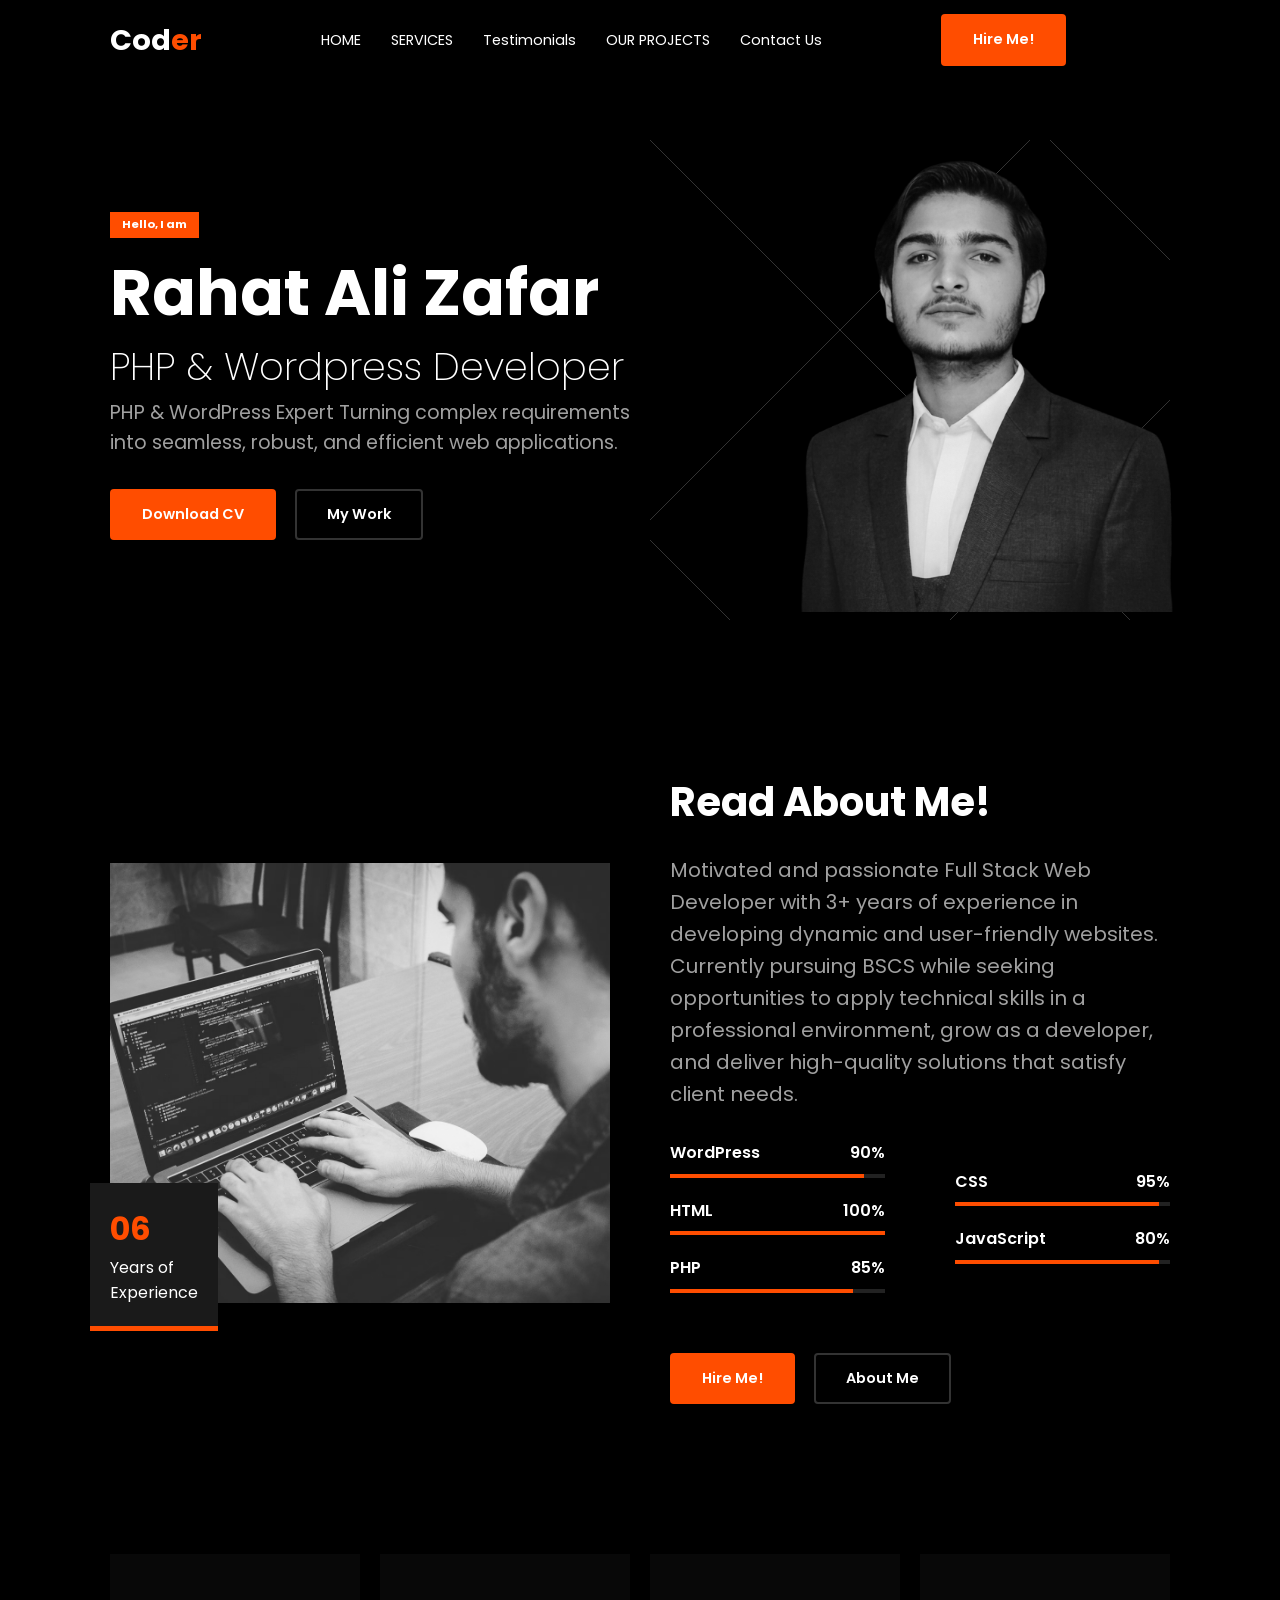
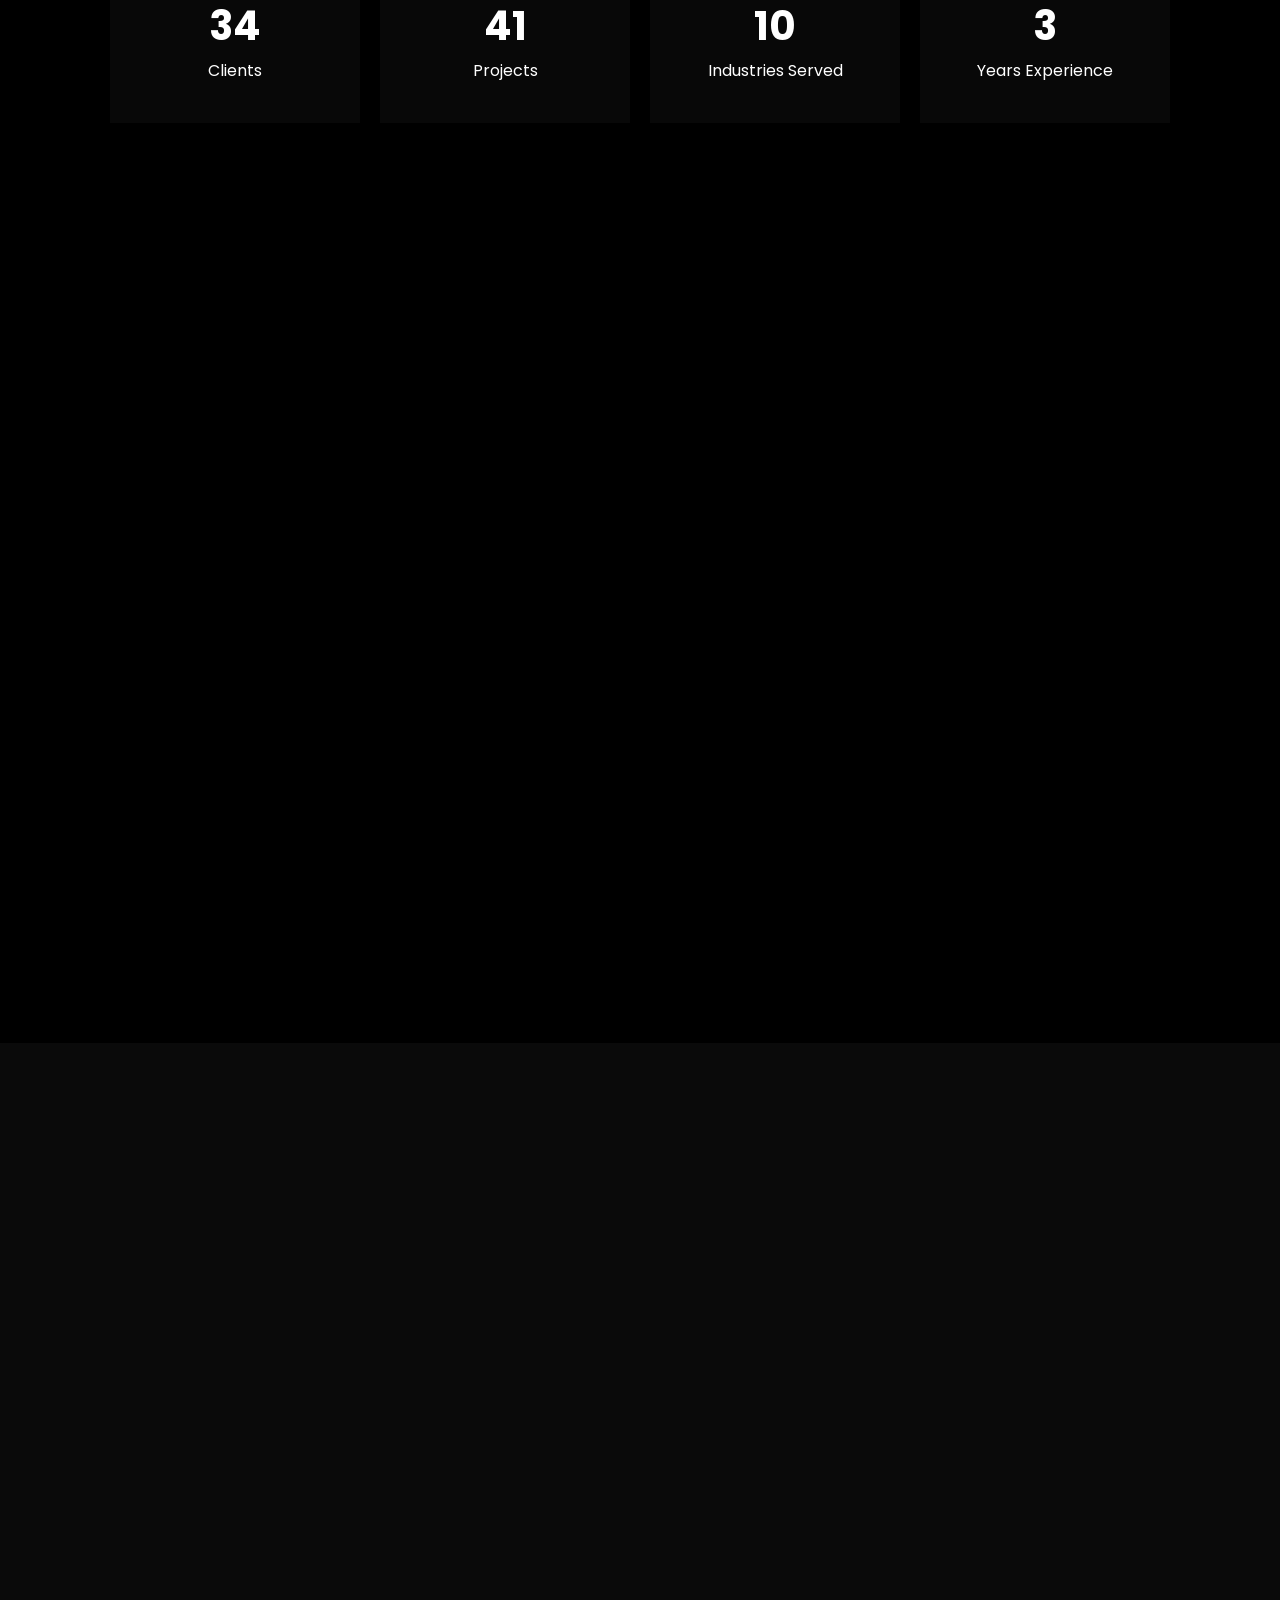
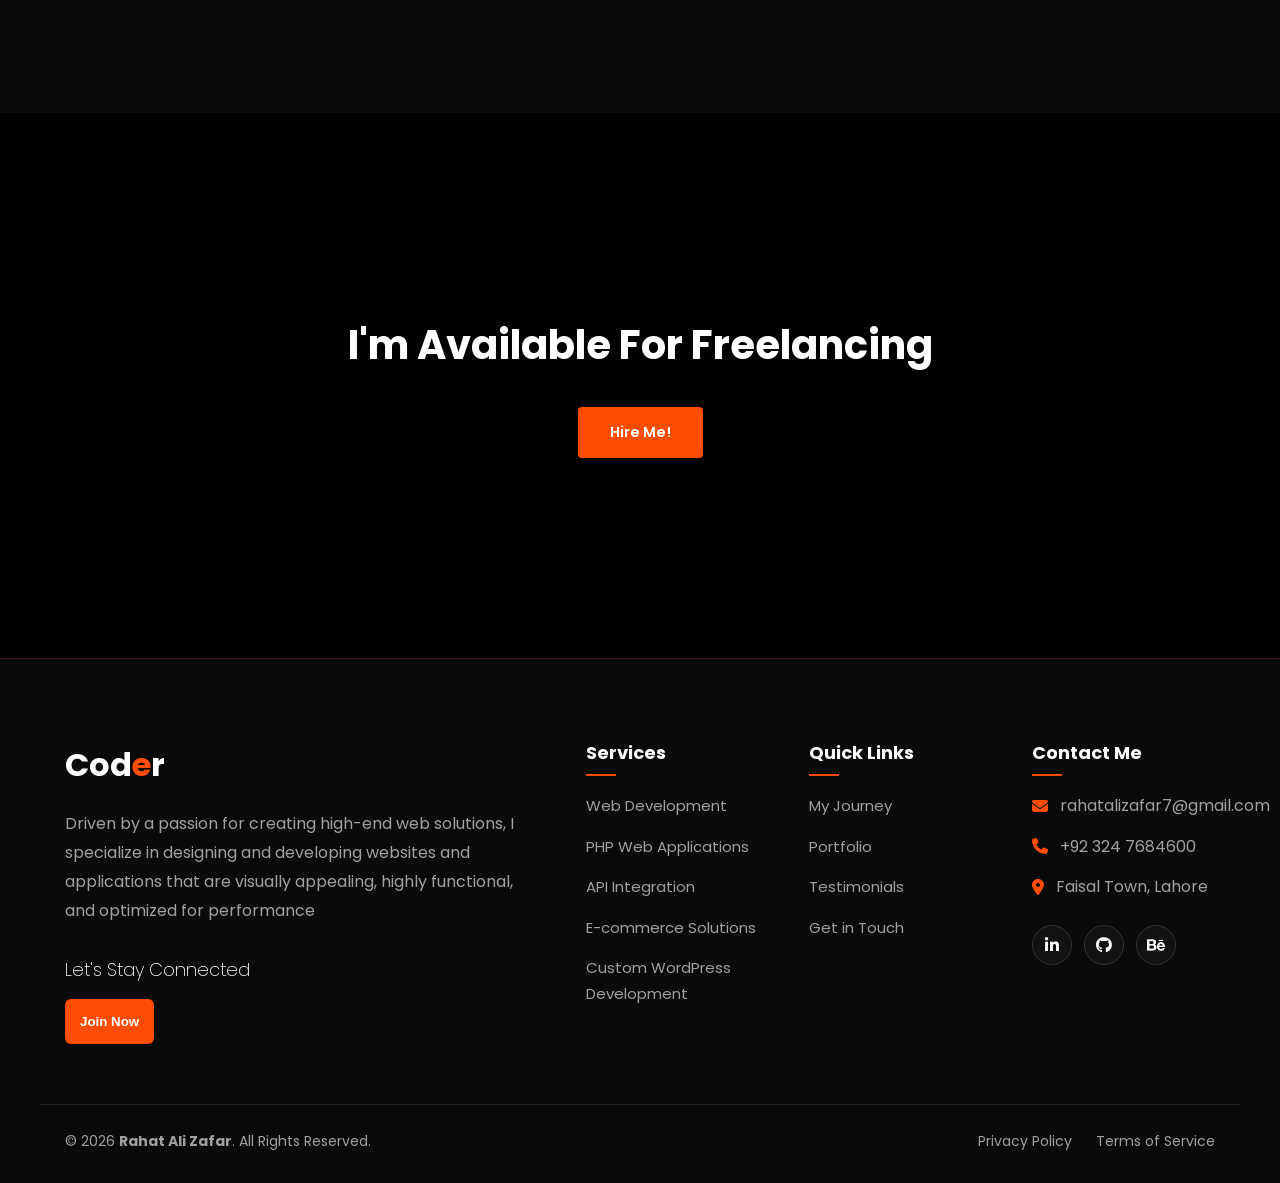
==== index.html @ 4b4e5b63 "Update index.html" ====
<!DOCTYPE html>
<html lang="en">

<head>
    <meta charset="UTF-8">
    <meta name="viewport" content="width=device-width, initial-scale=1.0">
    <title>Coder | John Weary Portfolio</title>
    <link rel="stylesheet" href="style.css">
    <link href="https://unpkg.com/aos@2.3.1/dist/aos.css" rel="stylesheet">
    <link rel="stylesheet" href="https://cdnjs.cloudflare.com/ajax/libs/font-awesome/6.5.0/css/all.min.css">
    <link rel="stylesheet" href="https://cdn.jsdelivr.net/npm/swiper@11/swiper-bundle.min.css" />
    <link href="https://fonts.googleapis.com/css2?family=Poppins:wght@300;400;600;700&display=swap" rel="stylesheet">
</head>

<body>

   <header>
        <nav class="container">
            <div class="logo">Cod<span>er</span></div>
            <ul class="nav-links">
                <li><a href="index.html">HOME</a></li>
                <li><a href="#portfolio">SERVICES</a></li>
                <li><a href="#testimonials">Testimonials</a></li>
                <li><a href="projects.html">OUR PROJECTS</a></li>
                <li><a href="contact.html">Contact Us</a></li>
            </ul>
            <a href="contact.html" class="btn btn-primary">Hire Me!</a>
            <div class="menu-toggle" id="mobile-menu">
                <span></span><span></span><span></span>
            </div>
        </nav>
    </header>

    

    <section class="hero container">
        <div class="hero-content">
            <span class="label">Hello, I am</span>
            <h1 id="typing"></h1>
            <h4>PHP & Wordpress Developer</h4>
            <p>PHP & WordPress Expert
                Turning complex requirements into seamless, robust, and efficient web applications.</p>
            <div class="hero-btns">
                <a href="CV/Web Developer Rahat Ali.pdf" class="btn btn-primary">Download CV</a>
                <a href="projects.html" class="btn btn-outline">My Work</a>
            </div>
        </div>
        <div class="hero-image">
            <div class="geometric-shapes"></div>
            <img src="me.png" alt="John Weary" class="animate-img">
        </div>
    </section>

    <section id="about" class="about container">
        <div class="about-left" data-aos="fade-up" data-aos-duration="2000">
            <div class="img-wrapper">
                <img src="men.avif" alt="Work Desk" class="bw-img">
                <div class="exp-box">
                    <h3>06</h3>
                    <p>Years of <br> Experience</p>
                </div>
            </div>
        </div>
        <div class="about-right" data-aos="fade-up" data-aos-duration="2000">
            <h2>Read About Me!</h2>
            <p>Motivated and passionate Full Stack Web Developer
                with 3+ years of experience in developing dynamic and
                user-friendly websites. Currently pursuing BSCS while
                seeking opportunities to apply technical skills in a
                professional environment, grow as a developer, and
                deliver high-quality solutions that satisfy client needs.</p>

            <div class="skills">
                <div class="one">
                    <div class="skill-item">
                        <div class="skill-info"><span>WordPress</span><span>90%</span></div>
                        <div class="progress-bar">
                            <div class="progress" style="width: 90%;"></div>
                        </div>
                    </div>
                    <div class="skill-item">
                        <div class="skill-info"><span>HTML</span><span>100%</span></div>
                        <div class="progress-bar">
                            <div class="progress" style="width: 100%;"></div>
                        </div>
                    </div>
                    <div class="skill-item">
                        <div class="skill-info"><span>PHP</span><span>85%</span></div>
                        <div class="progress-bar">
                            <div class="progress" style="width: 85%;"></div>
                        </div>
                    </div>
                </div>
                <div class="tow">
                    <div class="skill-item">
                        <div class="skill-info"><span>CSS</span><span>95%</span></div>
                        <div class="progress-bar">
                            <div class="progress" style="width: 95%;"></div>
                        </div>
                    </div>
                    <div class="skill-item">
                        <div class="skill-info"><span>JavaScript</span><span>80%</span></div>
                        <div class="progress-bar">
                            <div class="progress" style="width: 95%;"></div>
                        </div>
                    </div>
                </div>
            </div>

            <div class="hero-btns">
                <a href="contact.html" class="btn btn-primary">Hire Me!</a>
                <a href="#portfolio" class="btn btn-outline">About Me</a>
            </div>
        </div>
    </section>

    <section class="stats container">
        <div class="stat-card" data-aos="fade-up" data-aos-duration="2000">
            <h3 class="counter" data-target="34">0</h3>
            <p>Clients</p>
        </div>
        <div class="stat-card" data-aos="fade-up" data-aos-duration="2000">
            <h3 class="counter" data-target="50">0</h3>
            <p>Projects</p>
        </div>
        <div class="stat-card" data-aos="fade-up" data-aos-duration="2000">
            <h3 class="counter" data-target="10">0</h3>
            <p>Industries Served</p>
        </div>
        <div class="stat-card" data-aos="fade-up" data-aos-duration="2000">
            <h3 class="counter" data-target="3">0</h3>
            <p>Years Experience</p>
        </div>
    </section>

    <section id="portfolio" class="portfolio container">
        <div class="section-title about-right" data-aos="fade-up" data-aos-duration="2000">
            <h2>What I Do</h2>
            <p>I build simple, smooth, and reliable websites using PHP and WordPress, turning complex ideas into working solutions.</p>
        </div>
        <div class="cards">

            <div class="card" data-aos="fade-up" data-aos-duration="2000">
                <i class="fa-brands fa-wordpress icon"></i>
                <h3>Custom WordPress Development</h3>
                <p>Fully custom WordPress themes & plugins</p>
                <p>Tailored solutions for any business needs</p>
            </div>

            <div class="card" data-aos="fade-up" data-aos-duration="2000">
                <i class="fas fa-code icon"></i>
                <h3>PHP Web Applications</h3>
                <p>Secure and scalable backend systems</p>
                <p>Complex logic and database-driven apps</p>
            </div>

            <div class="card" data-aos="fade-up" data-aos-duration="2000">
                <i class="fas fa-gauge-high icon"></i>
                <h3>Website Optimization</h3>
                <p>Speed optimization & caching solutions</p>
                <p>Database & performance tuning</p>
            </div>

            <div class="card" data-aos="fade-up" data-aos-duration="2000">
                <i class="fas fa-plug icon"></i>
                <h3>API Integration</h3>
                <p>Connect with third-party services</p>
                <p>Automation & workflows</p>
            </div>

            <div class="card" data-aos="fade-up" data-aos-duration="2000">
                <i class="fas fa-shield-halved icon"></i>
                <h3>Maintenance & Support</h3>
                <p>Updates, backups & security</p>
                <p>Bug fixing & troubleshooting</p>
            </div>

            <div class="card" data-aos="fade-up" data-aos-duration="2000">
                <i class="fas fa-cart-shopping icon"></i>
                <h3>E-commerce Solutions</h3>
                <p>Custom WooCommerce stores</p>
                <p>Payments, shipping & products</p>
            </div>

        </div>
    </section>


    <section class="testimonials" id="testimonials">
        <div class="section-header" data-aos="fade-up" data-aos-duration="2000">
            <span>What Clients Say</span>
            <h2>User Reviews</h2>
        </div>

        <div class="testimonials-container">
            <div class="review-card" data-aos="fade-up"
     data-aos-duration="2000">
                <div class="quote-icon"><i class="fas fa-quote-right"></i></div>
                <div class="rating">
                    <i class="fas fa-star"></i><i class="fas fa-star"></i><i class="fas fa-star"></i><i
                        class="fas fa-star"></i><i class="fas fa-star"></i>
                </div>
                <p>"Outstanding experience! Mr. John turned my rough ideas into a high-converting website. His eye for
                    UI/UX is unmatched."</p>
                <div class="client-info">
                    <div class="client-img">
                        <img src="https://randomuser.me/api/portraits/men/32.jpg" alt="Client">
                    </div>
                    <div class="client-details">
                        <h4>Alex Rivera</h4>
                        <span>CEO, TechStream</span>
                    </div>
                </div>
            </div>

            <div class="review-card featured" data-aos="fade-up"
     data-aos-duration="2000">
                <div class="quote-icon"><i class="fas fa-quote-right"></i></div>
                <div class="rating">
                    <i class="fas fa-star"></i><i class="fas fa-star"></i><i class="fas fa-star"></i><i
                        class="fas fa-star"></i><i class="fas fa-star"></i>
                </div>
                <p>"John ki detail-oriented approach sabse alag thi. Website ab mobile aur desktop dono par flawless
                    lagti hai. Engagement 40% barh gayi hai."</p>
                <div class="client-info">
                    <div class="client-img">
                        <img src="https://randomuser.me/api/portraits/women/44.jpg" alt="Client">
                    </div>
                    <div class="client-details">
                        <h4>Sarah Ahmed</h4>
                        <span>Founder, Bloom Boutique</span>
                    </div>
                </div>
            </div>

            <div class="review-card" data-aos="fade-up"
     data-aos-duration="2000">
                <div class="quote-icon"><i class="fas fa-quote-right"></i></div>
                <div class="rating">
                    <i class="fas fa-star"></i><i class="fas fa-star"></i><i class="fas fa-star"></i><i
                        class="fas fa-star"></i><i class="fas fa-star"></i>
                </div>
                <p>"A true professional. He delivered a complex dashboard architecture ahead of schedule and suggested
                    great UX improvements."</p>
                <div class="client-info">
                    <div class="client-img">
                        <img src="https://randomuser.me/api/portraits/men/85.jpg" alt="Client">
                    </div>
                    <div class="client-details">
                        <h4>David Chen</h4>
                        <span>Project Manager</span>
                    </div>
                </div>
            </div>
        </div>
    </section>







    <section class="developer">
        <div class="cta-content container">
            <video autoplay muted loop class="bg-video">
                <source src="image/mixkit-green-computer-code-scrolling-22760-hd-ready.mp4" type="video/mp4">
            </video>
            <h2 data-aos="fade-up"
     data-aos-duration="2000">I'm Available For Freelancing</h2>
            <a href="contact.html" class="btn btn-primary" data-aos="fade-up"
     data-aos-duration="2000">Hire Me!</a>
        </div>
    </section>
    <footer class="main-footer">
        <div class="footer-overlay"></div>
        <div class="footer-container">

            <div class="footer-brand-section">
                <h2 class="footer-logo">Cod<span>e</span>r</h2>
                <p class="brand-desc">
                    Driven by a passion for creating high-end web solutions, I specialize in designing and developing
                    websites and applications that
                    are visually appealing, highly functional, and optimized for performance
                </p>
                <div class="newsletter-box">
                    <h4>Let's Stay Connected</h4>
                    <div class="input-group">
                        <button type="submit">Join Now</button>
                    </div>
                </div>
            </div>

            <div class="footer-grid">
                <div class="grid-column">
                    <h3>Services</h3>
                    <ul>
                        <li><a href="#">Web Development</a></li>
                        <li><a href="#">PHP Web Applications</a></li>
                        <li><a href="#">API Integration</a></li>
                        <li><a href="#">E-commerce Solutions</a></li>
                        <li><a href="#">Custom WordPress Development</a></li>
                    </ul>
                </div>

                <div class="grid-column">
                    <h3>Quick Links</h3>
                    <ul>
                        <li><a href="#">My Journey</a></li>
                        <li><a href="projects.html">Portfolio</a></li>
                        <li><a href="testimonials.html">Testimonials</a></li>
                        <li><a href="contact.html">Get in Touch</a></li>
                    </ul>
                </div>

                <div class="grid-column">
                    <h3>Contact Me</h3>
                    <ul class="contact-list">
                        <li><i class="fas fa-envelope"></i> rahatalizafar7@gmail.com</li>
                        <li><i class="fas fa-phone"></i> +92 324 7684600</li>
                        <li><i class="fas fa-map-marker-alt"></i> Faisal Town, Lahore</li>
                    </ul>
                    <div class="social-icons">
                        <a href="#" class="social-btn"><i class="fab fa-linkedin-in"></i></a>
                        <a href="#" class="social-btn"><i class="fab fa-github"></i></a>
                        <a href="#" class="social-btn"><i class="fab fa-behance"></i></a>
                    </div>
                </div>
            </div>
        </div>

        <div class="footer-bottom">
            <p>&copy; 2026 <strong>Rahat Ali Zafar</strong>. All Rights Reserved.</p>
            <div class="legal-links">
                <a href="#">Privacy Policy</a>
                <a href="#">Terms of Service</a>
            </div>
        </div>
    </footer>



    <script src="script.js"></script>
    <script src="https://unpkg.com/aos@2.3.1/dist/aos.js"></script>
    <script>
        AOS.init();
    </script>
</body>

</html>
---- style.css ----
:root {
    --bg-color: #000000;
    --accent-color: #ff4d00;
    --text-main: #ffffff;
    --text-muted: #a0a0a0;
    --card-bg: #111111;
    --transition: all 0.3s ease;
}

* {
    margin: 0;
    padding: 0;
    box-sizing: border-box;
}

body {
    background-color: var(--bg-color);
    color: var(--text-main);
    font-family: 'Poppins', sans-serif;
    line-height: 1.6;
    overflow-x: hidden;
}

.container {
    max-width: 1400px;
    margin: 0 auto;
    padding: 0 20px;
}

/* BUTTONS */
.btn {
    padding: 12px 30px;
    text-decoration: none;
    font-weight: 600;
    border-radius: 4px;
    display: inline-block;
    transition: var(--transition);
    font-size: 0.9rem;
}

.btn-primary {
    background-color: var(--accent-color);
    color: white;
    border: 2px solid var(--accent-color);
}

.btn-primary:hover {
    background: transparent;
    color: var(--accent-color);
}

.btn-outline {
    border: 2px solid #333;
    color: white;
    margin-left: 15px;
}

.btn-outline:hover {
    border-color: var(--accent-color);
    color: var(--accent-color);
}

/* HEADER */
header {
    height: 80px;
    display: flex;
    align-items: center;
    position: sticky;
    top: 0;
    background: rgba(0,0,0,0.9);
    z-index: 1000;
}

nav {
    width: 100%;
    display: flex;
    justify-content: space-between;
    align-items: center;
}

.logo {
    font-size: 1.8rem;
    font-weight: 700;
}

.logo span {
    color: var(--accent-color);
}

.nav-links {
    display: flex;
    list-style: none;
}

.nav-links li a {
    color: var(--text-main);
    text-decoration: none;
    margin: 0 15px;
    font-size: 0.9rem;
    transition: var(--transition);
}

.nav-links li a.active, .nav-links li a:hover {
    color: var(--accent-color);
}

/* HERO SECTION */
.hero {
    display: flex;
    align-items: center;
    min-height: calc(80vh - 80px);
    padding-bottom: 50px;

}

.hero-content {
    flex: 1;
}

.label {
    background: var(--accent-color);
    padding: 4px 12px;
    font-size: 0.7rem;
    font-weight: bold;
    display: inline-block;
    margin-bottom: 20px;
}

.hero-content h1 {
    font-size: 4rem;
    line-height: 1.1;
    margin-bottom: 15px;
    height: 4rem;
}

.hero-content p {
    color: var(--text-muted);
    font-size: 1.2rem;
    margin-bottom: 30px;
}

.hero-image {
    flex: 1;
    position: relative;
    text-align: right;
}

.hero-image img {
    max-width: 120%;
    filter: grayscale(100%);
}

.geometric-shapes {
    position: absolute;
    top: 0; right: 0;
    width: 100%; height: 100%;
    background: url('[data-uri]');
    pointer-events: none;
}

/* ABOUT SECTION */
.about {
    padding: 50px 20px;
    display: grid;
    grid-template-columns: 1fr 1fr;
    gap: 60px;
    align-items: center;
}

.about-left .img-wrapper {
    position: relative;
}

.bw-img {
    width: 100%;
    height: 440px;
    object-fit: cover;
    filter: grayscale(100%);
}

.exp-box {
    position: absolute;
    bottom: -20px;
    left: -20px;
    background: #1a1a1a;
    padding: 20px;
    border-bottom: 5px solid var(--accent-color);
}

.exp-box h3 {
    font-size: 2rem;
    color: var(--accent-color);
}

.about-right h2 {
    font-size: 2.5rem;
    margin-bottom: 20px;
}

.about-right p {
    color: var(--text-muted);
    margin-bottom: 30px;
    font-size: 20px;
}

.skills {
    margin-bottom: 40px;
    display: flex;
    justify-content: space-around;
    gap: 70px;
    align-items: center;
}
.one{
    width: 100%;
}
.tow{
    width: 100%;
}

.skill-item {
    margin-bottom: 20px;
}

.skill-info {
    display: flex;
    justify-content: space-between;
    margin-bottom: 8px;
    font-weight: 600;
}

.progress-bar {
    height: 4px;
    background: #222;
    width: 100%;
}

.progress {
    height: 100%;
    background: var(--accent-color);
}

/* STATS */
.stats {
    display: grid;
    grid-template-columns: repeat(4, 1fr);
    gap: 20px;
    margin-bottom: 100px;
    padding-top: 100px;
}

.stat-card {
    background: var(--card-bg);
    padding: 40px;
    text-align: center;
    transition: var(--transition);
}

.stat-card:hover {
    background: var(--accent-color);
}

.stat-card h3 {
    font-size: 2.5rem;
}

/* PORTFOLIO */
.section-title {
    text-align: center;
    margin-bottom: 50px;
}

.portfolio-grid {
    display: grid;
    grid-template-columns: repeat(3, 1fr);
    gap: 15px;
}

.port-item {
    aspect-ratio: 1/1;
    overflow: hidden;
    position: relative;
}

.port-item img {
    width: 100%;
    height: 100%;
    object-fit: cover;
    transition: var(--transition);
    filter: grayscale(100%);
}

.port-item:hover img {
    transform: scale(1.1);
    filter: grayscale(0%);
}

.orange-bg {
    background: var(--accent-color);
    display: flex;
    align-items: center;
    justify-content: center;
    padding: 20px;
    text-align: center;
}

.developer {
    position: relative;
    overflow: hidden;
    margin: 100px 0px;
    padding: 100px 0px;
    text-align: center;
}
section#portfolio {
    padding: 50px 0px;
    margin-top: 50px;
}

.bg-video {
    position: absolute;
    top: 0;
    left: 0;
    width: 100%;
    height: 100%;
    object-fit: cover;
    z-index: -1;
}

.developer h2 {
    font-size: 2.5rem;
    margin-bottom: 30px;
}

/* RESPONSIVE */
@media (max-width: 992px) {
    .hero, .about {
        flex-direction: column;
        grid-template-columns: 1fr;
        text-align: center;
    }
    .hero-image img { max-width: 100%; }
    .stats { grid-template-columns: 1fr 1fr; }
    .portfolio-grid { grid-template-columns: 1fr 1fr; }
    .nav-links { display: none; } /* Simplified for code length */
}
h4 {
    font-size: 38px;
    font-weight: 200;
    
}
.animate-img {
  opacity: 0;
  transform: translateY(100px);
  animation: slideUp 1.7s ease-out forwards;
}

@keyframes slideUp {
  from {
    opacity: 0;
    transform: translateY(100px);
  }
  to {
    opacity: 1;
    transform: translateY(0);
  }
}
.services {
  padding: 70px 20px;
  background: linear-gradient(135deg, #0f172a, #020617);
  color: #fff;
  text-align: center;
}

.section-title {
  font-size: 38px;
  margin-bottom: 50px;
}

.cards {
  display: grid;
  grid-template-columns: repeat(auto-fit, minmax(280px, 1fr));
  gap: 25px;
}

.card {
  background: rgba(255, 255, 255, 0.1) ;
  backdrop-filter: blur(10px);
  padding: 30px;
  border-radius: 18px;
  transition: 0.4s ease;
  text-align: left;
  border: 2px solid #333;
  position: relative;
  overflow: hidden;
}

/* ICON STYLE */
.icon {
  font-size: 30px;
  margin-bottom: 15px;
  color: var(--accent-color);
}

/* TEXT */
.card h3 {
  margin-bottom: 12px;
  font-size: 20px;
}

.card p {
  font-size: 14px;
  color: var(--text-muted);
  margin-bottom: 6px;
}

/* HOVER EFFECT */
.card:hover {
  transform: translateY(-12px) scale(1.02);
  box-shadow: 0 15px 40px rgba(255, 77, 0, 0.3);
  border-color: var(--accent-color);
}

/* GLOW EFFECT */
.card::before {
  content: "";
  position: absolute;
  width: 100%;
  height: 100%;
  background: linear-gradient(120deg, transparent, rgba(56,189,248,0.2), transparent);
  top: -100%;
  left: 0;
  transition: 0.5s;
}

.card:hover::before {
  top: 100%;
}

/* BACKGROUND IMAGE */
.bg-image {
  background-image: url('image/your-image.png');
}


/* footer */
/* Variables for Easy Changes */
:root {
    --primary: #ff4d05;
    --dark-bg: #0a0a0a;
    --card-bg: rgba(255, 255, 255, 0.03);
    --text-main: #ffffff;
    --text-muted: #a0a0a0;
}

.main-footer {
    background-color: var(--dark-bg);
    color: var(--text-main);
    padding: 80px 0 30px;
    position: relative;
    font-family: 'Poppins', sans-serif;
    overflow: hidden;
    border-top: 1px solid rgba(255, 77, 5, 0.2);
}

.footer-container {
    max-width: 1200px;
    margin: 0 auto;
    display: flex;
    flex-wrap: wrap;
    gap: 50px;
    padding: 0 25px;
    position: relative;
    z-index: 2;
}

/* Brand Section */
.footer-brand-section {
    flex: 1.5;
    min-width: 300px;
}

.footer-logo {
    font-size: 32px;
    margin-bottom: 20px;
}

.footer-logo span {
    color: var(--primary);
}

.brand-desc {
    color: var(--text-muted);
    line-height: 1.8;
    margin-bottom: 30px;
}

/* Newsletter Styles */
.newsletter-box h4 {
    margin-bottom: 15px;
    font-size: 18px;
}

.input-group:focus-within {
    border-color: var(--primary);
}

.input-group button {
    background: var(--primary);
    border: none;
    color: white;
    padding: 15px;
    border-radius: 6px;
    cursor: pointer;
    font-weight: 600;
    transition: 0.3s;
}

.input-group button:hover {
    background: #e04400;
}

/* Navigation Grid */
.footer-grid {
    flex: 2;
    display: grid;
    grid-template-columns: repeat(auto-fit, minmax(150px, 1fr));
    gap: 40px;
}

.grid-column h3 {
    font-size: 18px;
    margin-bottom: 25px;
    position: relative;
}

.grid-column h3::after {
    content: '';
    position: absolute;
    left: 0;
    bottom: -8px;
    width: 30px;
    height: 2px;
    background: var(--primary);
}

.grid-column ul {
    list-style: none;
    padding: 0;
}

.grid-column ul li {
    margin-bottom: 15px;
}

.grid-column ul li a {
    color: var(--text-muted);
    text-decoration: none;
    transition: 0.3s;
    font-size: 15px;
}

.grid-column ul li a:hover {
    color: var(--primary);
    padding-left: 8px;
}

/* Contact & Socials */
.contact-list li {
    display: flex;
    align-items: center;
    gap: 12px;
    color: var(--text-muted);
}

.contact-list i {
    color: var(--primary);
}

.social-icons {
    display: flex;
    gap: 12px;
    margin-top: 25px;
}

.social-btn {
    width: 40px;
    height: 40px;
    background: var(--card-bg);
    display: flex;
    align-items: center;
    justify-content: center;
    border-radius: 50%;
    color: white;
    text-decoration: none;
    border: 1px solid #333;
    transition: 0.4s;
}

.social-btn:hover {
    background: var(--primary);
    border-color: var(--primary);
    transform: translateY(-5px);
}

/* Bottom Bar */
.footer-bottom {
    max-width: 1200px;
    margin: 60px auto 0;
    padding: 25px 25px 0;
    border-top: 1px solid #222;
    display: flex;
    justify-content: space-between;
    flex-wrap: wrap;
    gap: 20px;
    font-size: 14px;
    color: var(--text-muted);
}

.legal-links a {
    color: var(--text-muted);
    margin-left: 20px;
    text-decoration: none;
}

/* Responsive */
@media (max-width: 768px) {
    .footer-container {
        flex-direction: column;
        text-align: center;
    }
    .footer-grid {
        text-align: center;
    }
    .grid-column h3::after {
        left: 50%;
        transform: translateX(-50%);
    }
    .input-group {
        max-width: 400px;
        margin: 0 auto;
    }
    .footer-bottom {
        justify-content: center;
    }
}


:root {
    --primary-color: #ff4d05;
    --card-bg: rgba(255, 255, 255, 0.03);
    --text-white: #ffffff;
    --text-gray: #a0a0a0;
}

.testimonials {
    background-color: #0a0a0a;
    padding: 100px 20px;
    font-family: 'Poppins', sans-serif;
    text-align: center;
    margin-top: 50px;
}

.section-header span {
    color: var(--primary-color);
    font-weight: 600;
    letter-spacing: 2px;
    text-transform: uppercase;
    font-size: 14px;
}

.section-header h2 {
    color: var(--text-white);
    font-size: 36px;
    margin: 10px 0 50px;
}

.testimonials-container {
    max-width: 1200px;
    margin: 0 auto;
    display: grid;
    grid-template-columns: repeat(auto-fit, minmax(300px, 1fr));
    gap: 30px;
}

/* Review Card Styling */
.review-card {
    background: var(--card-bg);
    border: 1px solid rgba(255, 255, 255, 0.05);
    padding: 40px 30px;
    border-radius: 20px;
    position: relative;
    transition: all 0.4s ease;
    text-align: left;
}

.review-card:hover {
    transform: translateY(-10px);
    border-color: var(--primary-color);
    background: rgba(255, 77, 5, 0.02);
}

.quote-icon {
    position: absolute;
    top: 20px;
    right: 30px;
    font-size: 30px;
    color: rgba(255, 77, 5, 0.1);
}

.rating {
    margin-bottom: 20px;
}

.rating i {
    color: var(--primary-color);
    font-size: 14px;
}

.review-card p {
    color: var(--text-gray);
    line-height: 1.8;
    font-style: italic;
    margin-bottom: 30px;
}

/* Client Info Section */
.client-info {
    display: flex;
    align-items: center;
    gap: 15px;
}

.client-img img {
    width: 60px;
    height: 60px;
    border-radius: 50%;
    border: 2px solid var(--primary-color);
    object-fit: cover;
}

.client-details h4 {
    color: var(--text-white);
    margin: 0;
    font-size: 18px;
}

.client-details span {
    color: var(--text-gray);
    font-size: 14px;
}

/* Featured Card (Middle one slightly different) */
.review-card.featured {
    border-color: rgba(255, 77, 5, 0.3);
}

/* Responsive */
@media (max-width: 768px) {
    .section-header h2 { font-size: 28px; }
    .testimonials-container { grid-template-columns: 1fr; }
}


.portfolio-section {
    background-color: #080808;
    padding: 100px 20px;
    font-family: 'Poppins', sans-serif;
    color: white;
}

.section-header { text-align: center; margin-bottom: 40px; }
.section-header span { color: #ff4d05; font-size: 14px; letter-spacing: 2px; text-transform: uppercase; }
.section-header h2 { font-size: 40px; margin-top: 10px; }

/* Filter Styling */
.filter-buttons {
    display: flex;
    justify-content: center;
    gap: 15px;
    margin-bottom: 50px;
}

.filter-btn {
    background: transparent;
    border: 1px solid #333;
    color: white;
    padding: 10px 25px;
    border-radius: 30px;
    cursor: pointer;
    transition: 0.3s;
}

.filter-btn.active, .filter-btn:hover {
    background: #ff4d05;
    border-color: #ff4d05;
}

/* Project Grid */
.project-grid {
    display: grid;
    grid-template-columns: repeat(auto-fit, minmax(350px, 1fr));
    gap: 25px;
    max-width: 1200px;
    margin: 0 auto;
}

.project-item {
    border-radius: 15px;
    overflow: hidden;
    position: relative;
    height: 280px;
}

.project-img {
    width: 100%;
    height: 100%;
}

.project-img img {
    width: 100%;
    object-fit: cover;
    transition: transform 0.5s ease;
}

/* Overlay Effect */
.project-overlay {
    position: absolute;
    top: 0;
    left: 0;
    width: 100%;
    height: 100%;
    background: linear-gradient(to top, rgba(255, 77, 5, 0.9), rgba(0, 0, 0, 0.7));
    display: flex;
    align-items: center;
    justify-content: center;
    text-align: center;
    opacity: 0;
    transition: 0.4s ease;
    padding: 20px;
}

.project-item:hover .project-overlay { opacity: 1; }
.project-item:hover .project-img img { transform: scale(1.1); }

.overlay-content h4 { font-size: 22px; margin-bottom: 10px; }
.overlay-content p { font-size: 14px; margin-bottom: 20px; color: #eee; }

.view-project {
    color: white;
    text-decoration: none;
    border: 1px solid white;
    padding: 8px 20px;
    border-radius: 5px;
    font-size: 14px;
    transition: 0.3s;
}

.view-project:hover {
    background: white;
    color: #ff4d05;
}

/* Mobile Responsive */
@media (max-width: 768px) {
    .project-grid { grid-template-columns: 1fr; }
}



.contact-section { background-color: #080808; padding: 100px 20px; color: white; font-family: 'Poppins', sans-serif; }
.container { max-width: 1100px; margin: 0 auto; }
.section-header { text-align: center; margin-bottom: 50px; }
.section-header span { color: #ff4d05; letter-spacing: 2px; text-transform: uppercase; font-size: 14px; }
.section-header h2 { font-size: 36px; margin-top: 10px; }

.contact-wrapper { display: grid; grid-template-columns: 1fr 2fr; gap: 50px; }

.contact-info .info-item { display: flex; align-items: center; gap: 20px; margin-bottom: 10px; background: rgba(255,255,255,0.03); padding: 20px; border-radius: 15px; }
.info-item i { font-size: 24px; color: #ff4d05; }
.info-item h4 { margin: 0; font-size: 18px; }
.info-item p { color: #a0a0a0; margin: 5px 0 0; }

.contact-form { display: flex; flex-direction: column; gap: 20px; }
.input-row { display: grid; grid-template-columns: 1fr 1fr; gap: 20px; }

.contact-form input, .contact-form textarea {
    background: rgba(255,255,255,0.05);
    border: 1px solid rgba(255,255,255,0.1);
    padding: 15px;
    border-radius: 8px;
    color: white;
    outline: none;
    transition: 0.3s;
}

.contact-form input:focus, .contact-form textarea:focus { border-color: #ff4d05; }

#submit-btn {
    background: #ff4d05;
    color: white;
    padding: 15px;
    border: none;
    border-radius: 8px;
    font-weight: 600;
    cursor: pointer;
    transition: 0.3s;
}

#submit-btn:hover { background: #e04400; transform: translateY(-3px); }
#status-msg { margin-top: 10px; font-size: 14px; text-align: center; }

@media (max-width: 768px) {
    .contact-wrapper { grid-template-columns: 1fr; }
    .input-row { grid-template-columns: 1fr; }
}
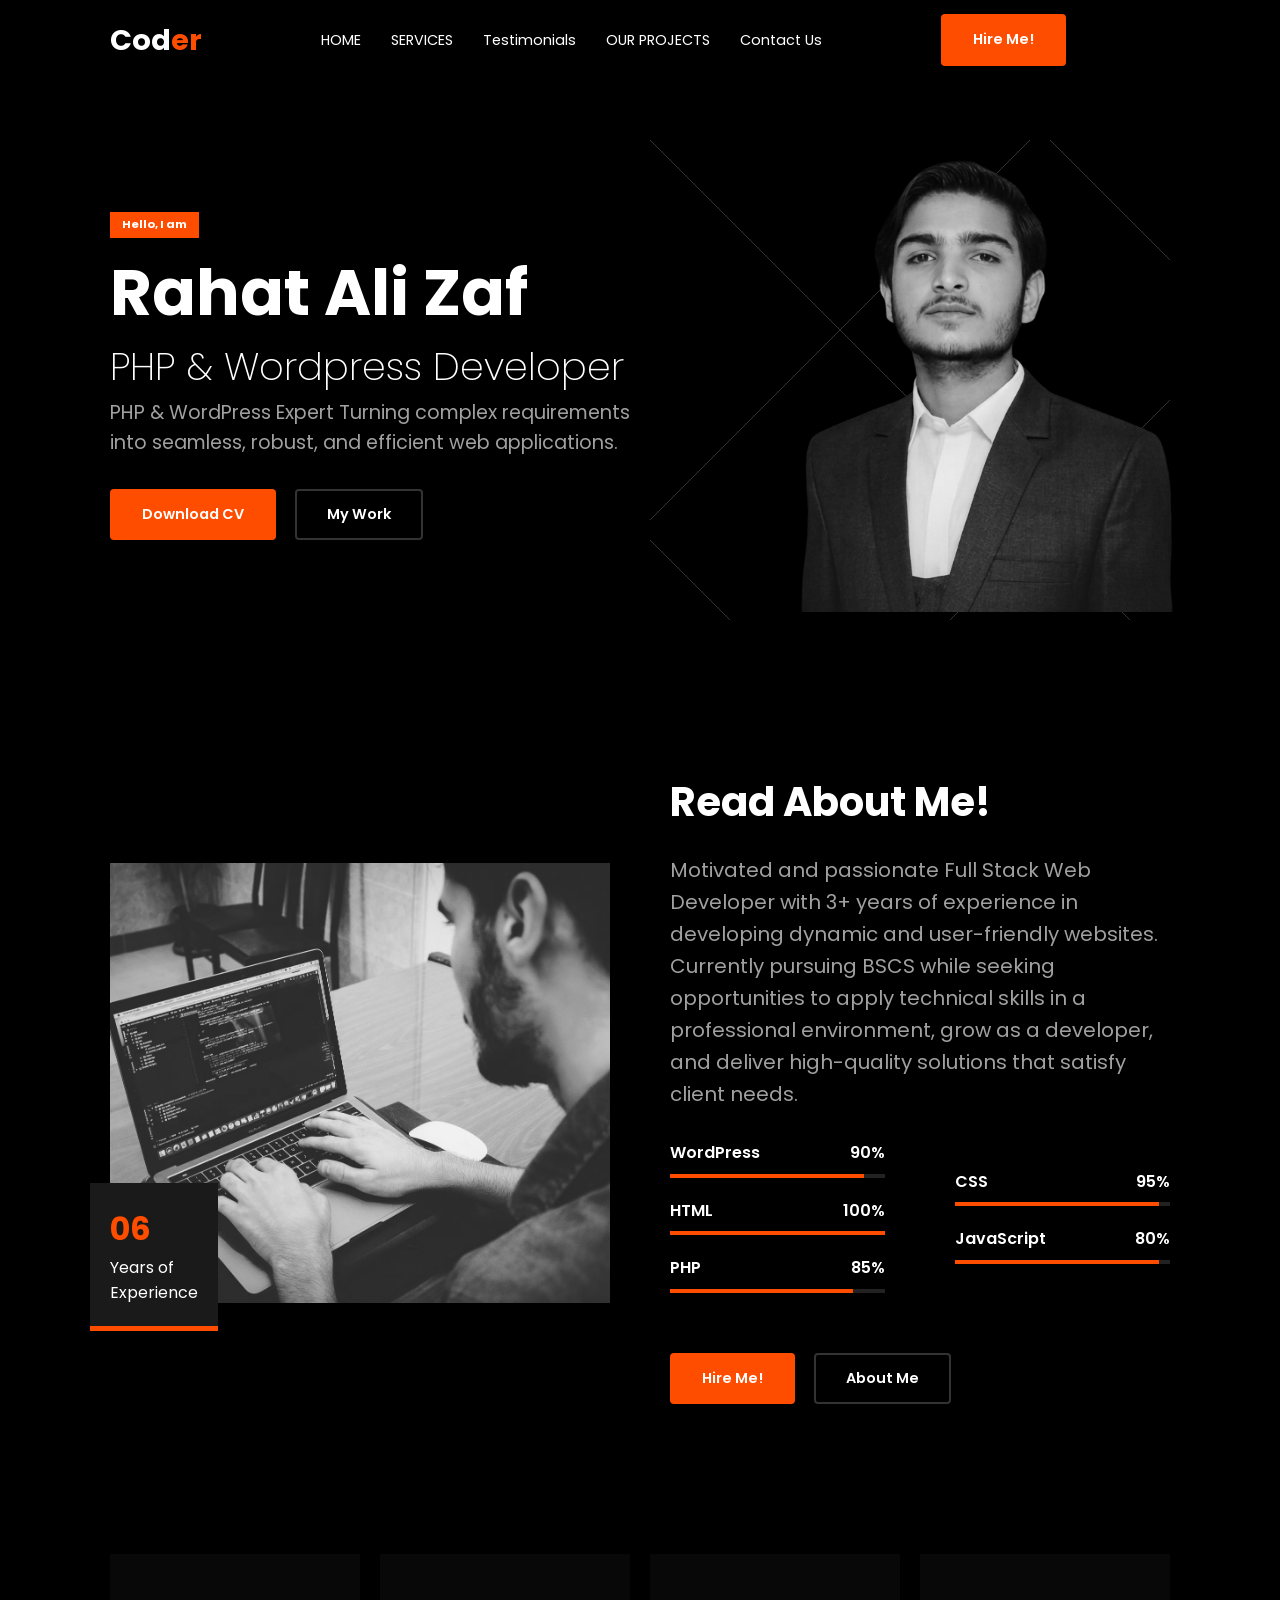
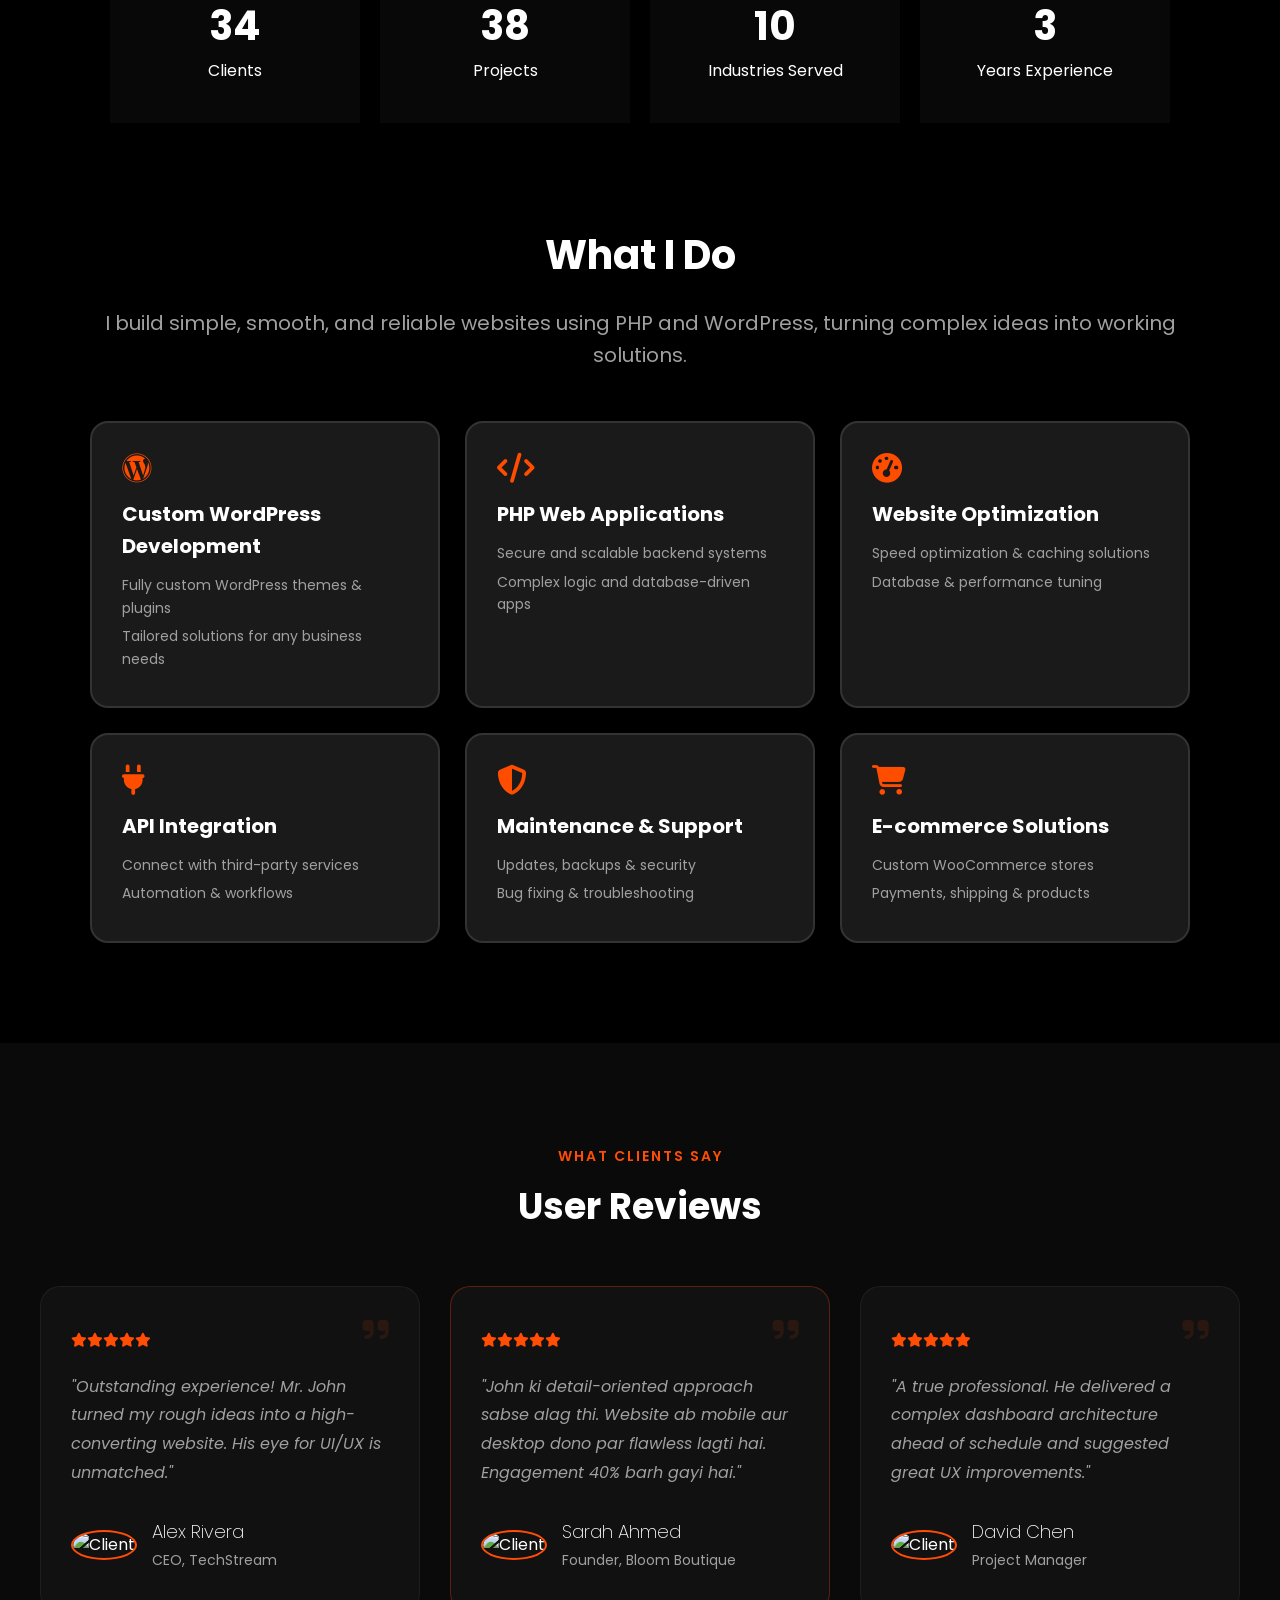
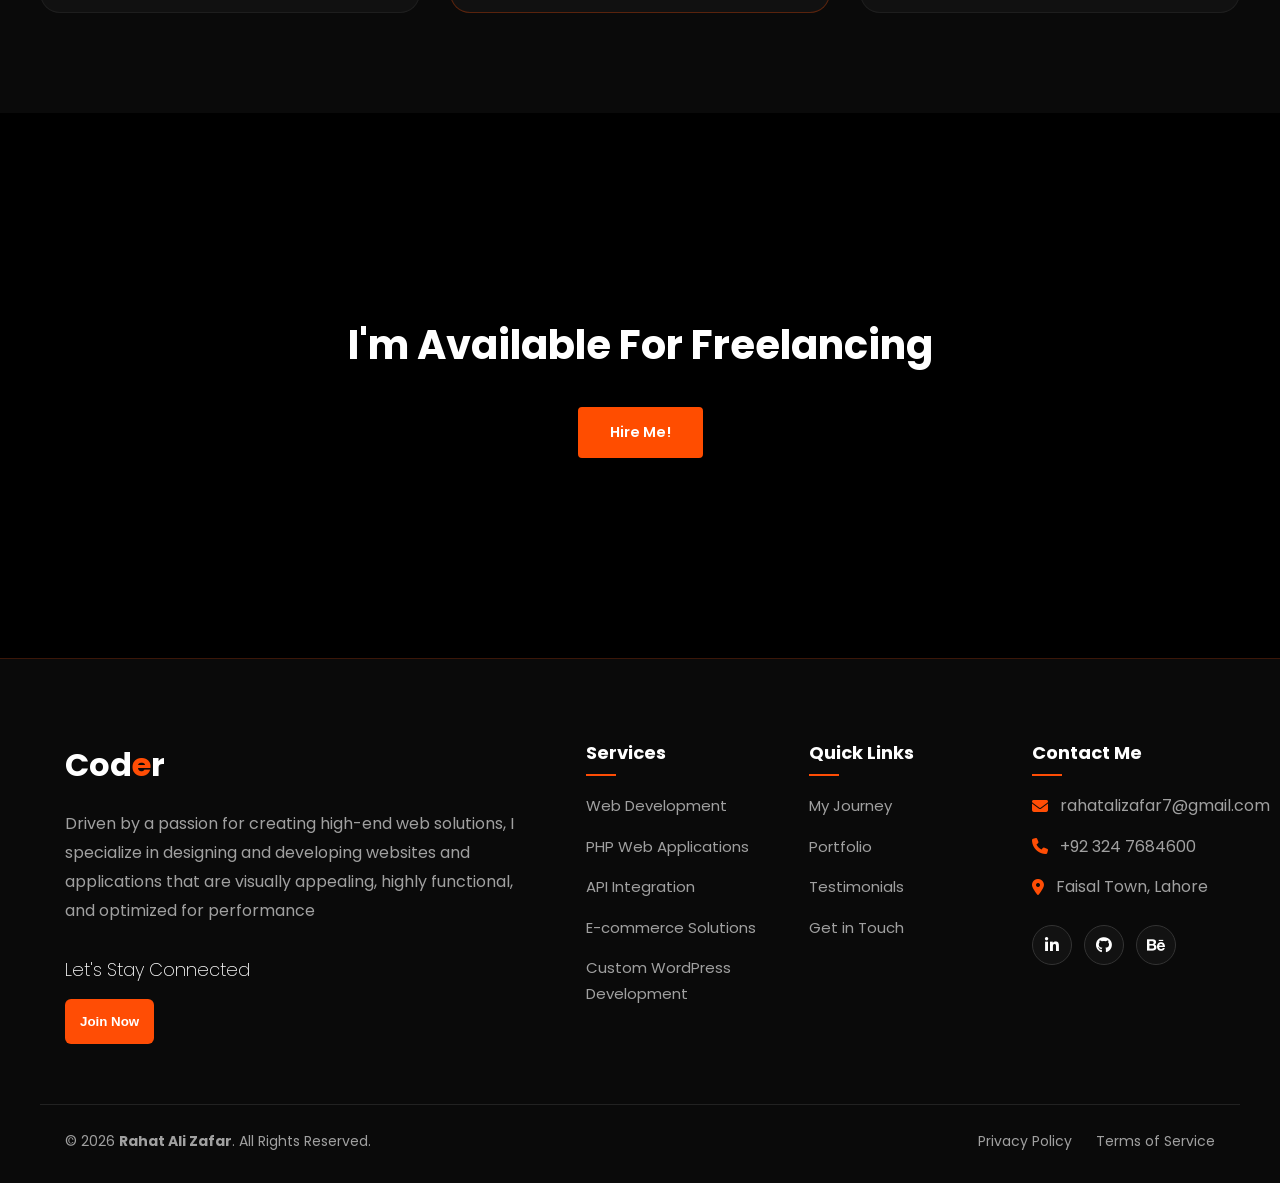
==== commit 8fe9d05c: "Update index.html" ====
--- a/index.html
+++ b/index.html
@@ -264,7 +264,7 @@
     <section class="developer">
         <div class="cta-content container">
             <video autoplay muted loop class="bg-video">
-                <source src="image/mixkit-green-computer-code-scrolling-22760-hd-ready.mp4" type="video/mp4">
+                <source src="mixkit-green-computer-code-scrolling-22760-hd-ready.mp4" type="video/mp4">
             </video>
             <h2 data-aos="fade-up"
      data-aos-duration="2000">I'm Available For Freelancing</h2>
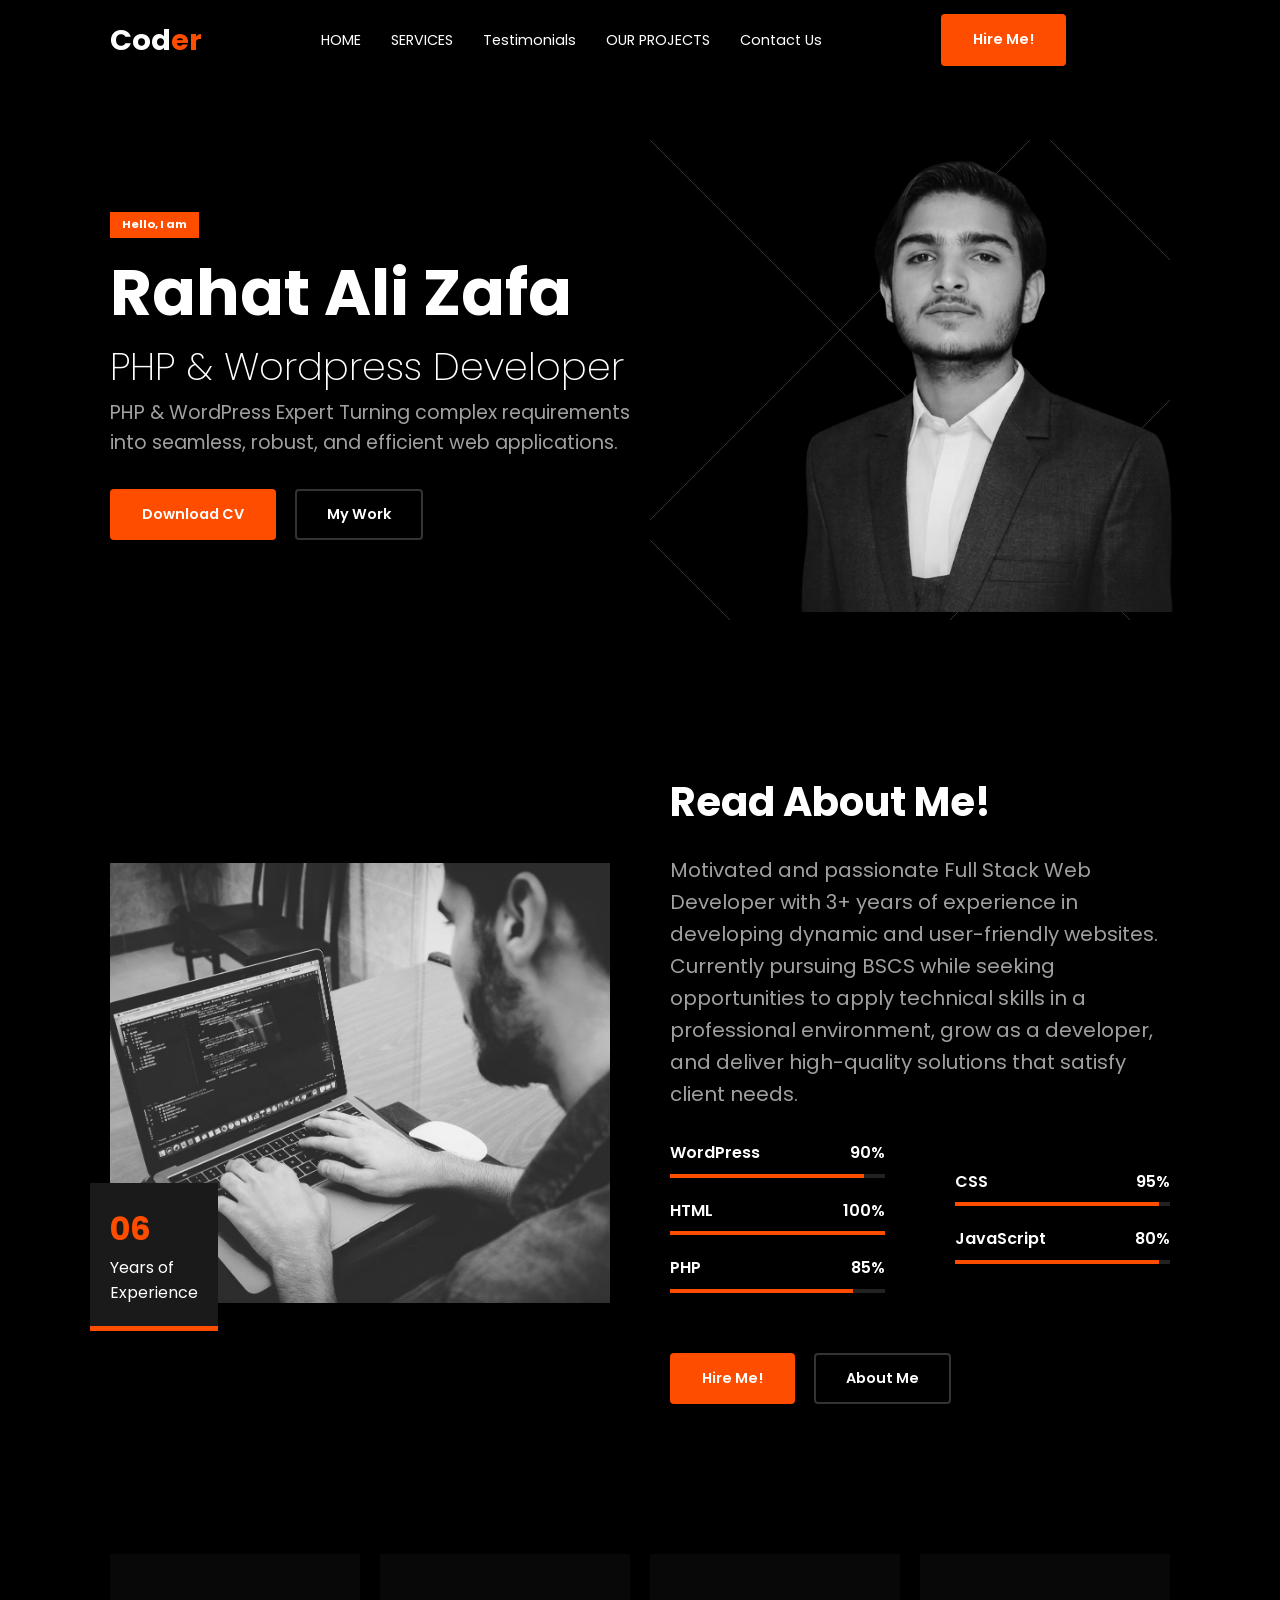
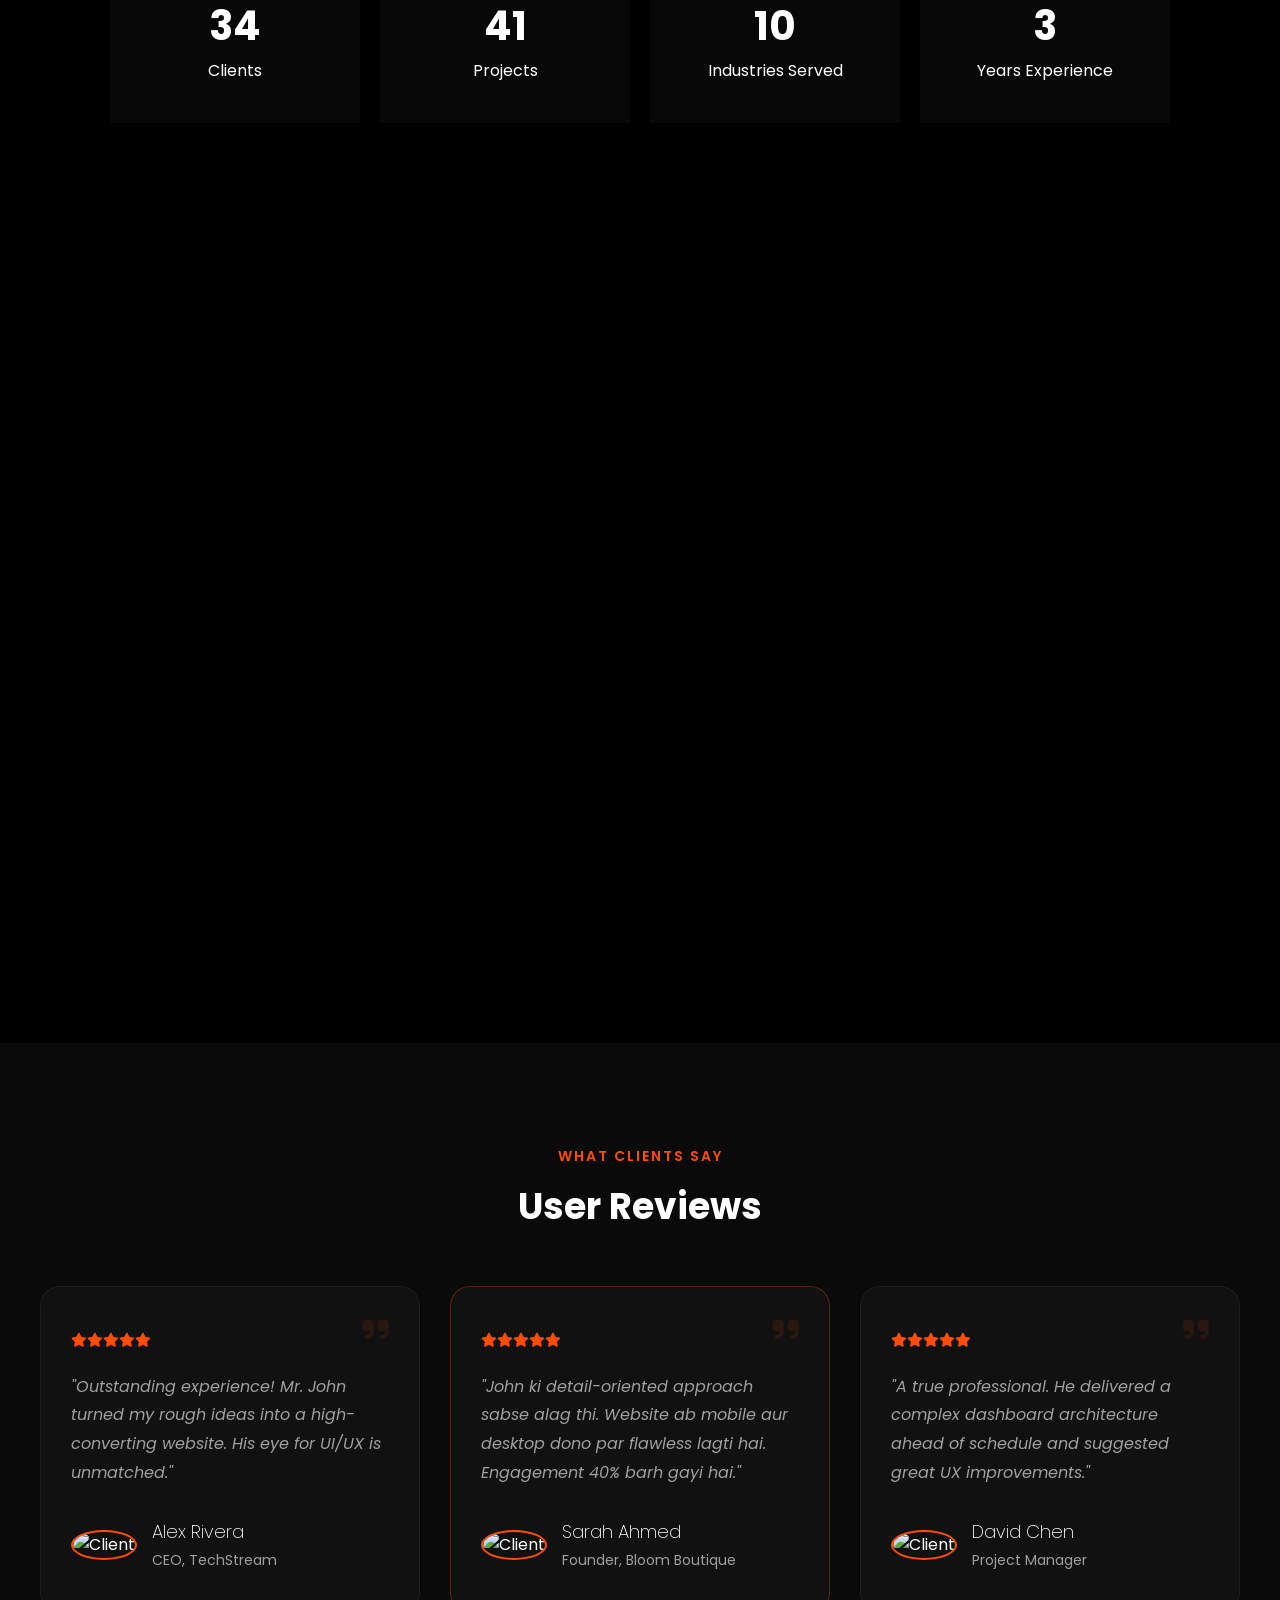
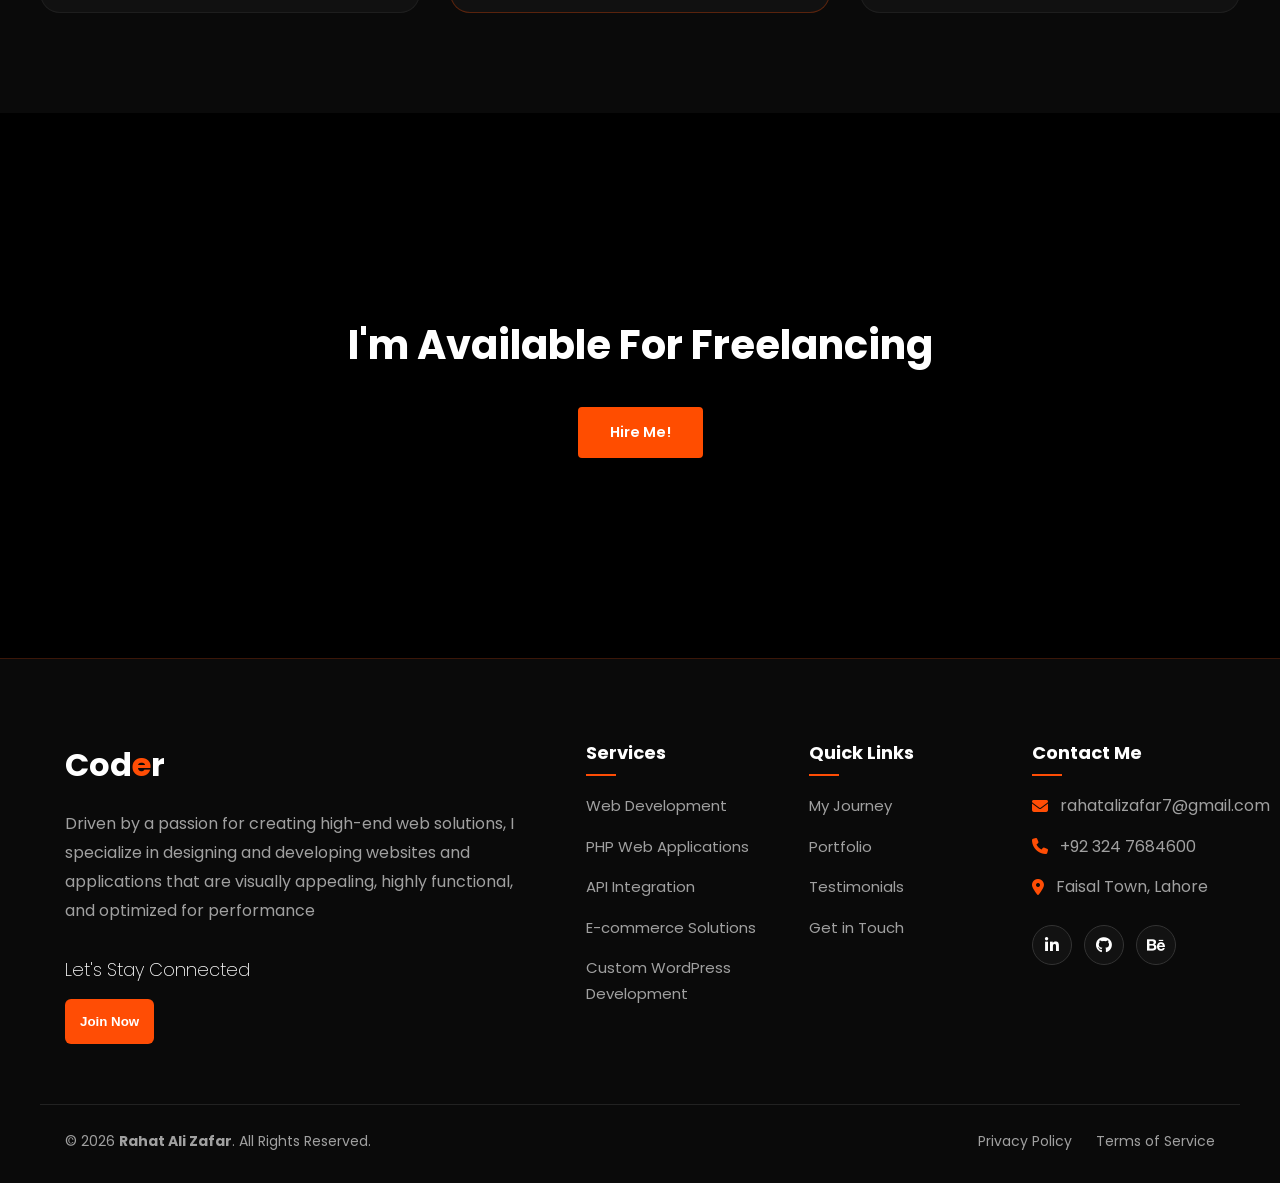
==== commit ee591de6: "Update index.html" ====
--- a/index.html
+++ b/index.html
@@ -41,7 +41,7 @@
             <p>PHP & WordPress Expert
                 Turning complex requirements into seamless, robust, and efficient web applications.</p>
             <div class="hero-btns">
-                <a href="CV/Web Developer Rahat Ali.pdf" class="btn btn-primary">Download CV</a>
+                <a href="Web Developer Rahat Ali.pdf" class="btn btn-primary">Download CV</a>
                 <a href="projects.html" class="btn btn-outline">My Work</a>
             </div>
         </div>
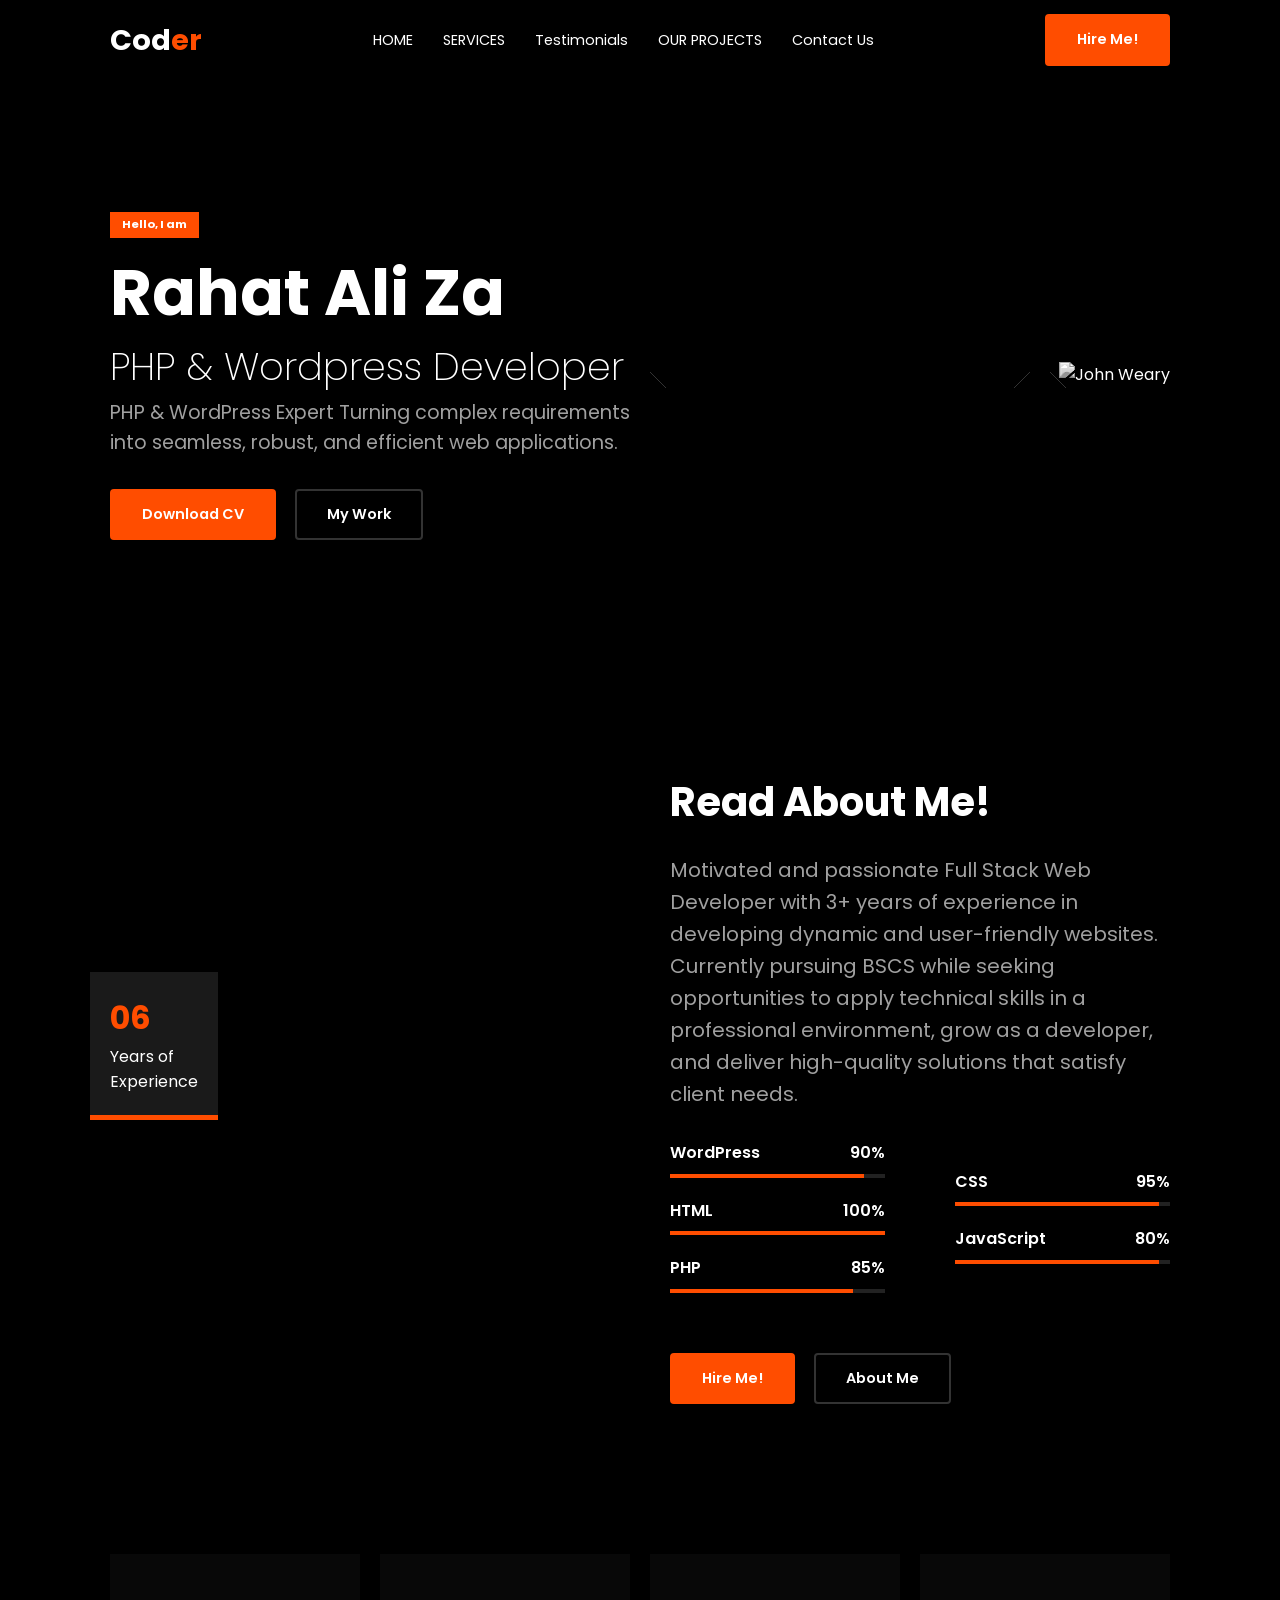
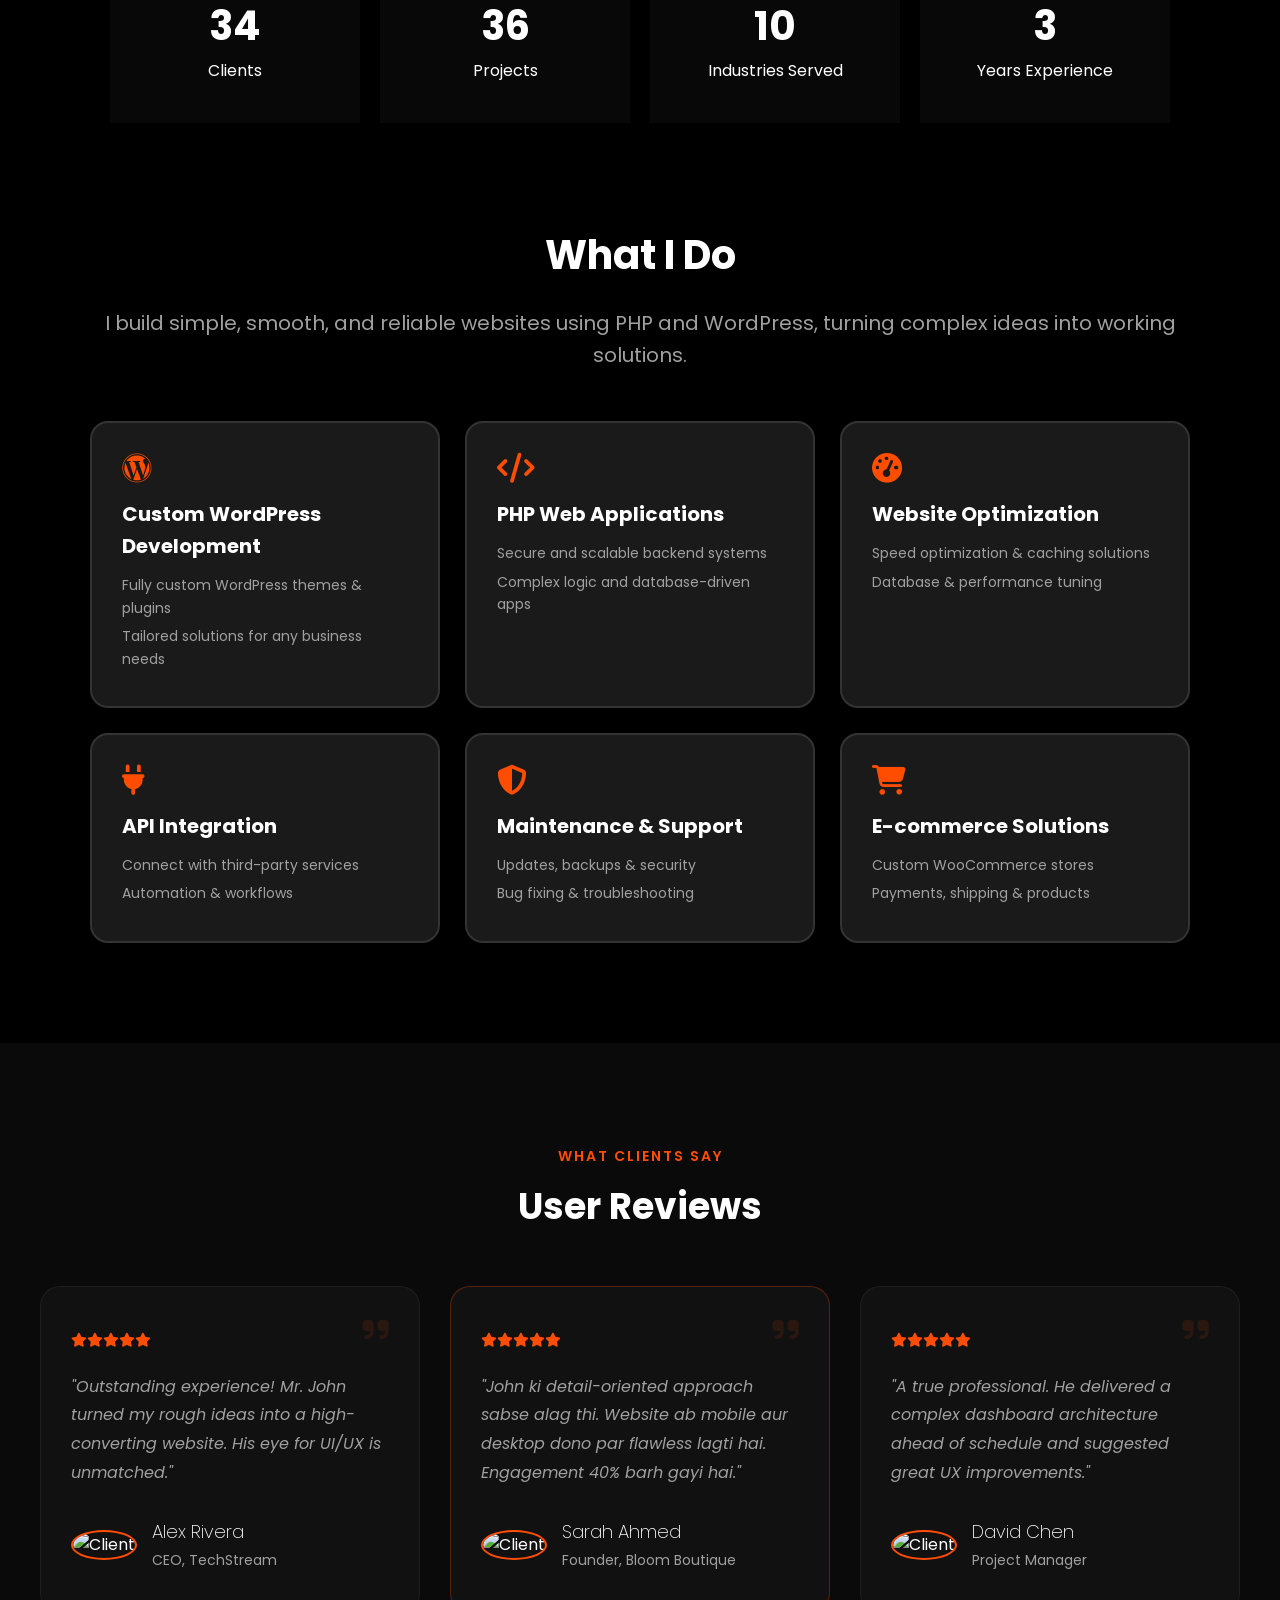
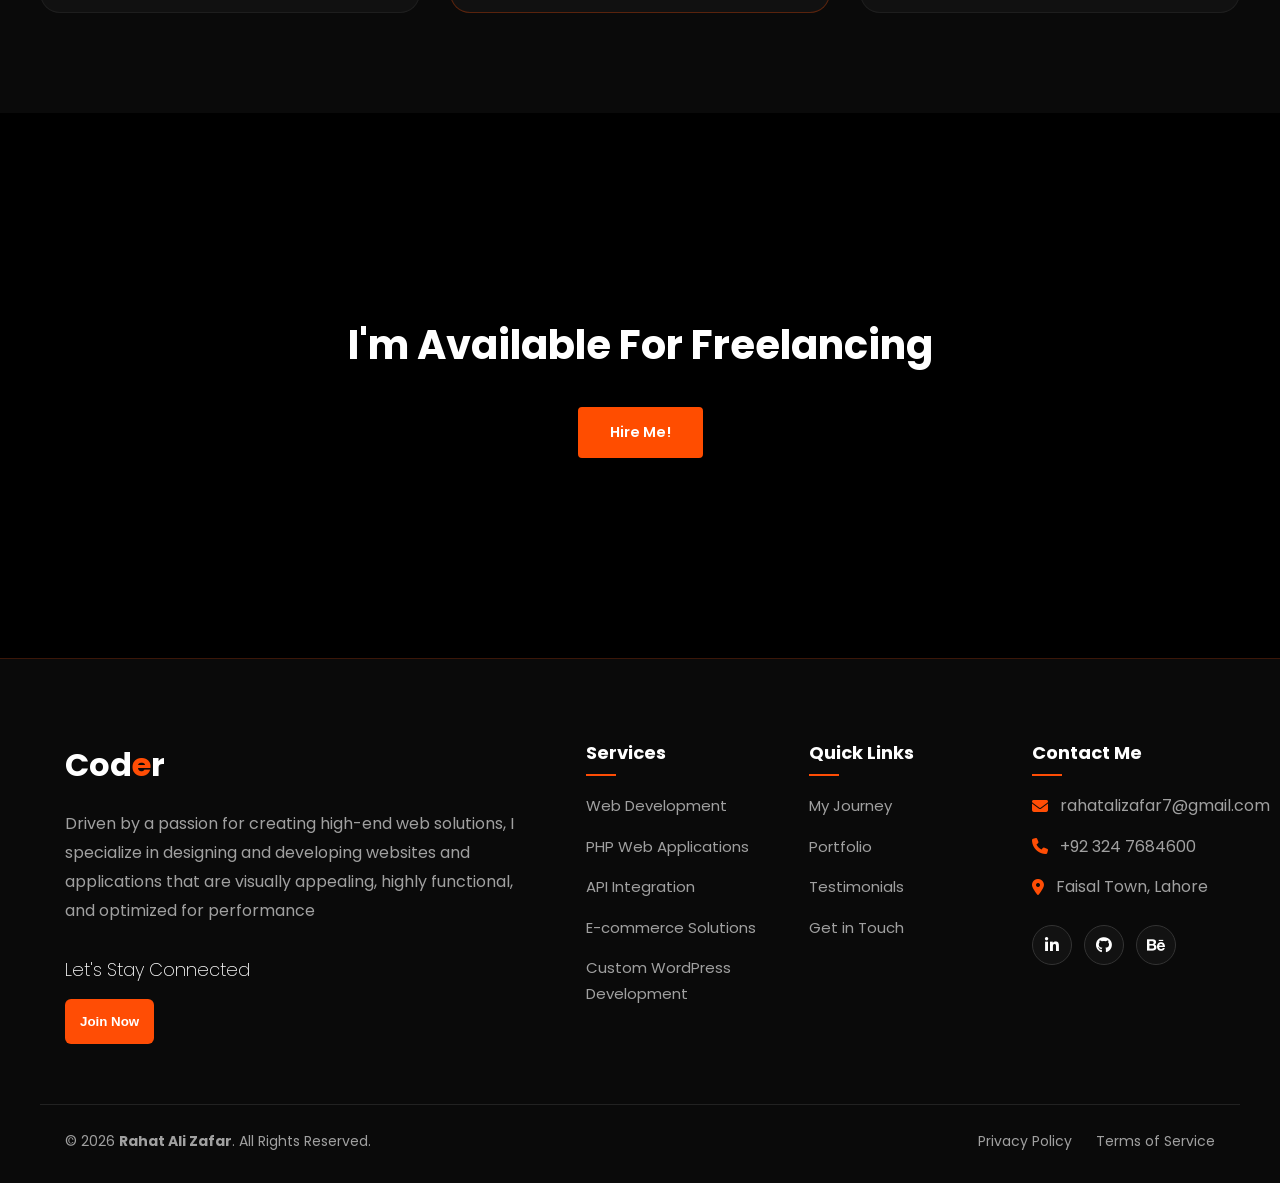
==== commit 7cf9807e: "Update index.html" ====
--- a/index.html
+++ b/index.html
@@ -6,6 +6,7 @@
     <meta name="viewport" content="width=device-width, initial-scale=1.0">
     <title>Coder | John Weary Portfolio</title>
     <link rel="stylesheet" href="style.css">
+    <link rel="stylesheet" href="responsive.css">
     <link href="https://unpkg.com/aos@2.3.1/dist/aos.css" rel="stylesheet">
     <link rel="stylesheet" href="https://cdnjs.cloudflare.com/ajax/libs/font-awesome/6.5.0/css/all.min.css">
     <link rel="stylesheet" href="https://cdn.jsdelivr.net/npm/swiper@11/swiper-bundle.min.css" />
@@ -14,7 +15,7 @@
 
 <body>
 
-   <header>
+    <header>
         <nav class="container">
             <div class="logo">Cod<span>er</span></div>
             <ul class="nav-links">
@@ -24,14 +25,14 @@
                 <li><a href="projects.html">OUR PROJECTS</a></li>
                 <li><a href="contact.html">Contact Us</a></li>
             </ul>
-            <a href="contact.html" class="btn btn-primary">Hire Me!</a>
-            <div class="menu-toggle" id="mobile-menu">
-                <span></span><span></span><span></span>
-            </div>
+            <a href="contact.html" class="btn btn-primary hire_me">Hire Me!</a>
+            <button class="menu-toggle" onclick="toggleMenu()">
+                <i class="fas fa-bars"></i>
+            </button>
         </nav>
     </header>
 
-    
+
 
     <section class="hero container">
         <div class="hero-content">
@@ -41,20 +42,20 @@
             <p>PHP & WordPress Expert
                 Turning complex requirements into seamless, robust, and efficient web applications.</p>
             <div class="hero-btns">
-                <a href="Web Developer Rahat Ali.pdf" class="btn btn-primary">Download CV</a>
+                <a href="CV/Web Developer Rahat Ali.pdf" class="btn btn-primary">Download CV</a>
                 <a href="projects.html" class="btn btn-outline">My Work</a>
             </div>
         </div>
         <div class="hero-image">
             <div class="geometric-shapes"></div>
-            <img src="me.png" alt="John Weary" class="animate-img">
+            <img src="image/me.png" alt="John Weary" class="animate-img">
         </div>
     </section>
 
     <section id="about" class="about container">
         <div class="about-left" data-aos="fade-up" data-aos-duration="2000">
             <div class="img-wrapper">
-                <img src="men.avif" alt="Work Desk" class="bw-img">
+                <img src="image/men.avif" alt="Work Desk" class="bw-img">
                 <div class="exp-box">
                     <h3>06</h3>
                     <p>Years of <br> Experience</p>
@@ -136,7 +137,8 @@
     <section id="portfolio" class="portfolio container">
         <div class="section-title about-right" data-aos="fade-up" data-aos-duration="2000">
             <h2>What I Do</h2>
-            <p>I build simple, smooth, and reliable websites using PHP and WordPress, turning complex ideas into working solutions.</p>
+            <p>I build simple, smooth, and reliable websites using PHP and WordPress, turning complex ideas into working
+                solutions.</p>
         </div>
         <div class="cards">
 
@@ -193,8 +195,7 @@
         </div>
 
         <div class="testimonials-container">
-            <div class="review-card" data-aos="fade-up"
-     data-aos-duration="2000">
+            <div class="review-card" data-aos="fade-up" data-aos-duration="2000">
                 <div class="quote-icon"><i class="fas fa-quote-right"></i></div>
                 <div class="rating">
                     <i class="fas fa-star"></i><i class="fas fa-star"></i><i class="fas fa-star"></i><i
@@ -213,8 +214,7 @@
                 </div>
             </div>
 
-            <div class="review-card featured" data-aos="fade-up"
-     data-aos-duration="2000">
+            <div class="review-card featured" data-aos="fade-up" data-aos-duration="2000">
                 <div class="quote-icon"><i class="fas fa-quote-right"></i></div>
                 <div class="rating">
                     <i class="fas fa-star"></i><i class="fas fa-star"></i><i class="fas fa-star"></i><i
@@ -233,8 +233,7 @@
                 </div>
             </div>
 
-            <div class="review-card" data-aos="fade-up"
-     data-aos-duration="2000">
+            <div class="review-card" data-aos="fade-up" data-aos-duration="2000">
                 <div class="quote-icon"><i class="fas fa-quote-right"></i></div>
                 <div class="rating">
                     <i class="fas fa-star"></i><i class="fas fa-star"></i><i class="fas fa-star"></i><i
@@ -264,12 +263,10 @@
     <section class="developer">
         <div class="cta-content container">
             <video autoplay muted loop class="bg-video">
-                <source src="mixkit-green-computer-code-scrolling-22760-hd-ready.mp4" type="video/mp4">
+                <source src="image/mixkit-green-computer-code-scrolling-22760-hd-ready.mp4" type="video/mp4">
             </video>
-            <h2 data-aos="fade-up"
-     data-aos-duration="2000">I'm Available For Freelancing</h2>
-            <a href="contact.html" class="btn btn-primary" data-aos="fade-up"
-     data-aos-duration="2000">Hire Me!</a>
+            <h2 data-aos="fade-up" data-aos-duration="2000">I'm Available For Freelancing</h2>
+            <a href="contact.html" class="btn btn-primary" data-aos="fade-up" data-aos-duration="2000">Hire Me!</a>
         </div>
     </section>
     <footer class="main-footer">
@@ -345,6 +342,11 @@
     <script>
         AOS.init();
     </script>
+    <script>
+        function toggleMenu() {
+        document.querySelector('.nav-links').classList.toggle('active');
+    }
+    </script>
 </body>
 
 </html>
--- a/responsive.css
+++ b/responsive.css
@@ -0,0 +1,318 @@
+nav {
+    display: flex;
+    justify-content: space-between;
+    align-items: center;
+}
+
+/* Hide menu button on desktop */
+.menu-toggle {
+    display: none;
+    font-size: 24px;
+    background: none;
+    border: none;
+    cursor: pointer;
+}
+
+
+
+@media screen and (min-width: 1025px) and (max-width:1200px) {}
+
+@media screen and (min-width: 769px) and (max-width:1024px) {
+    .hero {
+        margin-top: 80px !important;
+    }
+
+    .hero-content p {
+        font-size: 1.1rem;
+        margin-top: 20px;
+    }
+
+    .hero-image img {
+    max-width: 104%;
+    filter: grayscale(100%);
+}
+
+    .hero-content h1 {
+        font-size: 3.5rem;
+    }
+
+    .hero-content h4 {
+        font-size: 30px;
+    }
+
+    nav {
+        width: 100%;
+        display: flex;
+        justify-content: space-around;
+        align-items: center;
+    }
+        .about {
+        padding: 50px 20px;
+        display: grid;
+        grid-template-columns: 1fr 1fr;
+        gap: 60px;
+        justify-items: center;
+        display: flex;
+        flex-direction: column-reverse;
+        align-items: center;
+    }
+
+}
+
+@media screen and (min-width: 481px) and (max-width:768px) {
+
+        .hero {
+        margin-top: 80px !important;
+    }
+
+    .hero-content p {
+        font-size: 1.1rem;
+        margin-top: 20px;
+    }
+
+    .hero-image img {
+    max-width: 100%;
+    filter: grayscale(100%);
+}
+
+    .hero-content h1 {
+        font-size: 3.5rem;
+    }
+
+    .hero-content h4 {
+        font-size: 30px;
+    }
+    nav {
+        position: relative;
+    }
+
+  .menu-toggle {
+        display: block;
+        color: #000;
+        transition: var(--transition);
+        z-index: 1;
+    }
+
+    .nav-links li a {
+        color: white;
+    }
+
+    .menu-toggle i {
+        color: white;
+    }
+
+     .about {
+        padding: 50px 20px;
+        display: grid;
+        grid-template-columns: 1fr 1fr;
+        gap: 60px;
+        justify-items: center;
+        display: flex;
+        flex-direction: column-reverse;
+        align-items: center;
+    }
+
+    nav {
+        display: flex;
+        justify-content: space-between;
+        align-items: center;
+    }
+
+ .nav-links {
+        position: absolute;
+        top: 0px;
+        right: 0;
+        width: 100%;
+        background: rgba(0, 0, 0, 0.9);
+        flex-direction: column;
+        text-align: center;
+        display: none;
+        padding: 66px 0;
+        transition: var(--transition);
+    }
+
+    .nav-links li {
+        margin: 15px 0;
+    }
+
+    .nav-links.active {
+        display: flex;
+    }
+
+        .footer-grid{
+    display: flex;
+    justify-content: space-around;
+}
+    .footer-container {
+        text-align: none;
+    }
+        .footer-grid {
+        text-align: none;
+    }
+    .hire_me{
+        display: none;
+    }
+}
+@media screen and (min-width: 320px) and (max-width:480px) {
+
+        .hero {
+        margin-top: 80px !important;
+    }
+
+    .hero-content p {
+        font-size: 1.1rem;
+        margin-top: 20px;
+    }
+
+    .hero-image img {
+    max-width: 100%;
+    filter: grayscale(100%);
+}
+
+        .hero-content h1 {
+        font-size: 2.3rem;
+    }
+    .hero-content h4 {
+        font-size: 30px;
+    }
+    nav {
+        position: relative;
+    }
+
+    .hero-btns{
+        display: flex;
+        gap: 20px;
+        flex-direction: column;
+    }
+    .btn-outline {
+    border: 2px solid #333;
+    color: white;
+    margin-left: 0px;
+}
+
+  .menu-toggle {
+        display: block;
+        color: #000;
+        transition: var(--transition);
+        z-index: 1;
+    }
+        .hero-content h4 {
+        font-size: 21px;
+    }
+
+    .about-right p {
+    font-size: 13px;
+}
+
+.about-right h2 {
+    font-size: 2.2rem;
+}
+.skills {
+    margin-bottom: 40px;
+    display: block;
+    align-items: center;
+}
+.stats {
+    display: block;
+    gap: 20px;
+    margin-bottom: 100px;
+    padding-top: 100px;
+}
+.testimonials {
+    padding: 1px 20px;
+}
+
+section#portfolio {
+    padding: 0px 0px;
+    margin-top: 50px;
+}
+
+    .nav-links li a {
+        color: white;
+    }
+
+    .menu-toggle i {
+        color: white;
+    }
+
+     .about {
+        padding: 50px 20px;
+        display: grid;
+        grid-template-columns: 1fr 1fr;
+        gap: 60px;
+        justify-items: center;
+        display: flex;
+        flex-direction: column-reverse;
+        align-items: center;
+    }
+
+    nav {
+        display: flex;
+        justify-content: space-between;
+        align-items: center;
+    }
+
+ .nav-links {
+        position: absolute;
+        top: 0px;
+        right: 0;
+        width: 100%;
+        background: rgba(0, 0, 0, 0.9);
+        flex-direction: column;
+        text-align: center;
+        display: none;
+        padding: 66px 0;
+        transition: var(--transition);
+    }
+
+    .nav-links li {
+        margin: 15px 0;
+    }
+
+    .nav-links.active {
+        display: flex;
+    }
+
+         .footer-grid {
+        display: flex;
+        /* justify-content: space-around; */
+        flex-direction: column;
+        align-items: center;
+    }
+
+    .footer-bottom {
+    max-width: 1200px;
+    margin: 60px auto 0;
+    padding: 25px 10px 0;
+    }
+    .footer-container {
+    gap: 50px;
+    padding: 0 12px;
+}
+
+
+
+
+    .footer-container {
+        text-align: none;
+    }
+        .footer-grid {
+        text-align: none;
+    }
+    .hire_me{
+        display: none;
+    }
+    .contact-info .info-item {
+    display: flex;
+    gap: 20px;
+    margin-bottom: 10px;
+    background: rgba(255, 255, 255, 0.03);
+    padding: 20px;
+    border-radius: 15px;
+    /* width: 100%; */
+    flex-direction: column;
+}
+.footer-container {
+    flex-wrap: nowrap;
+}
+}
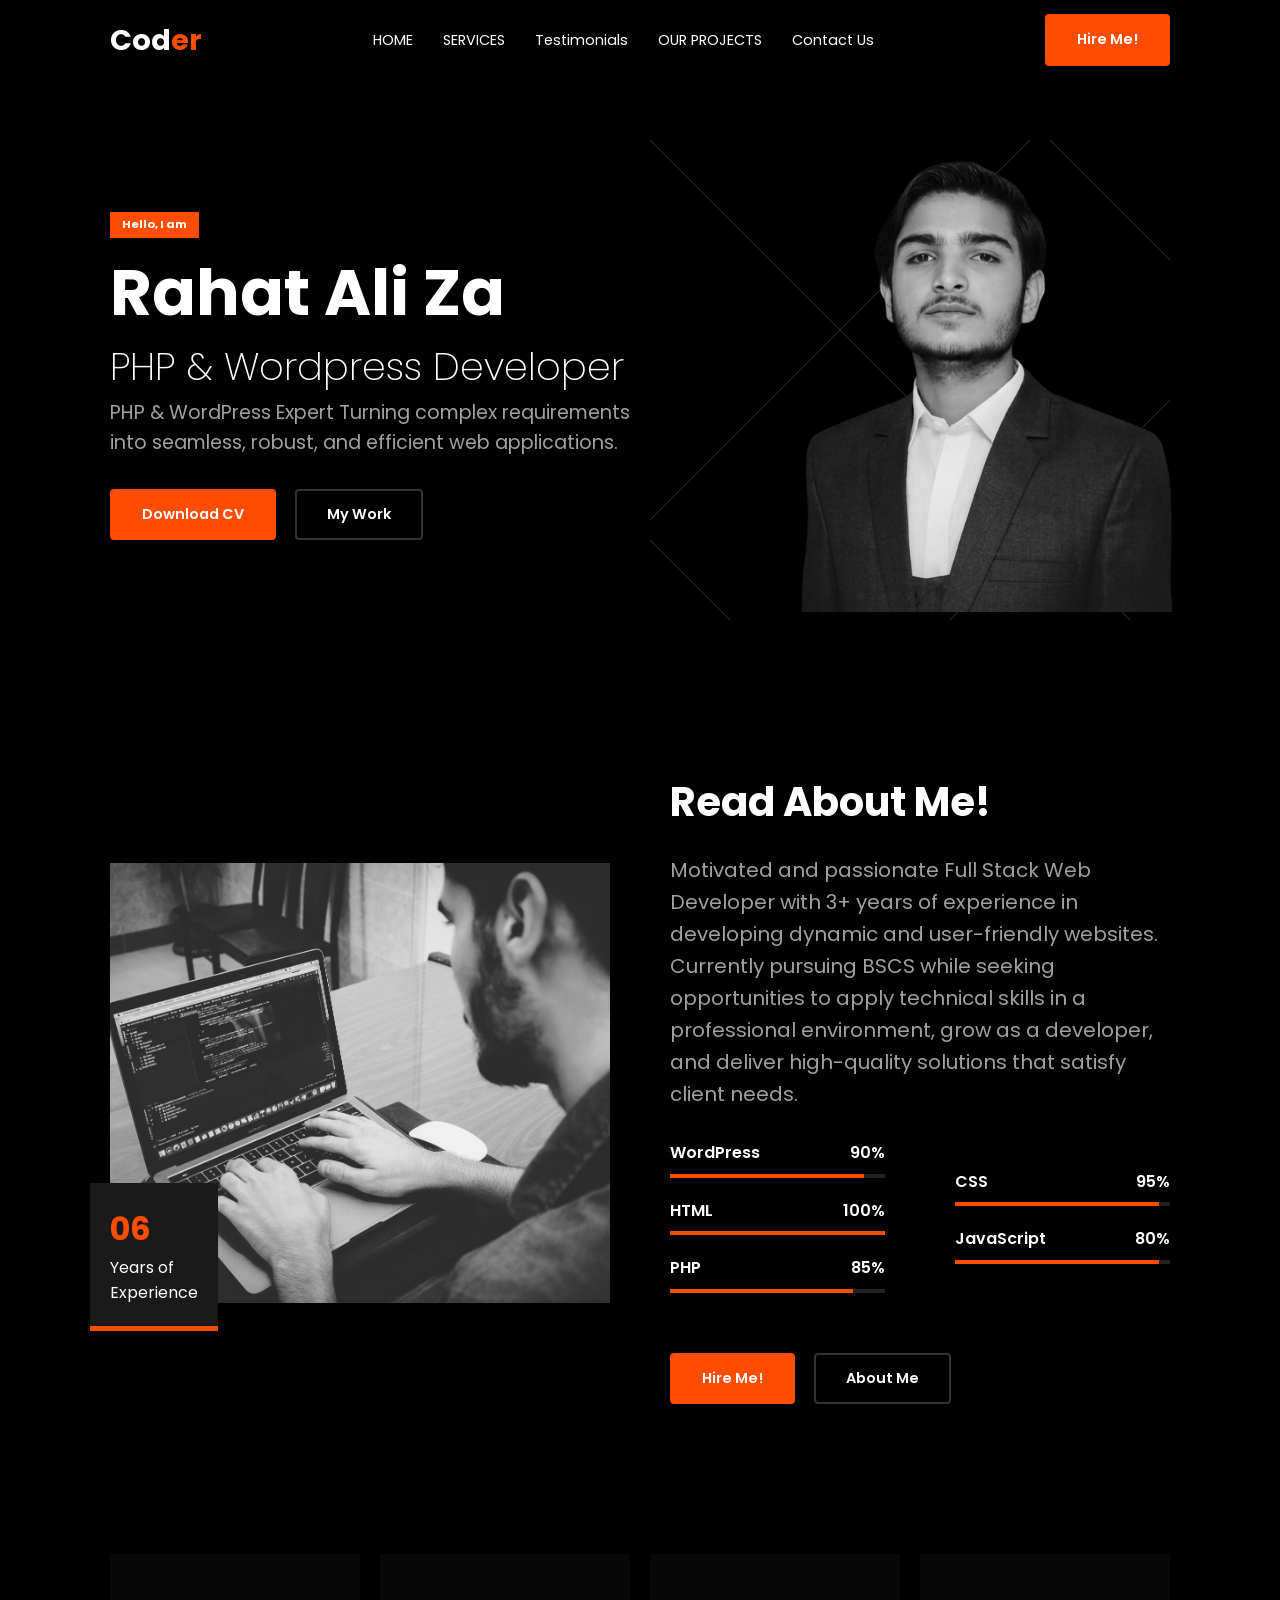
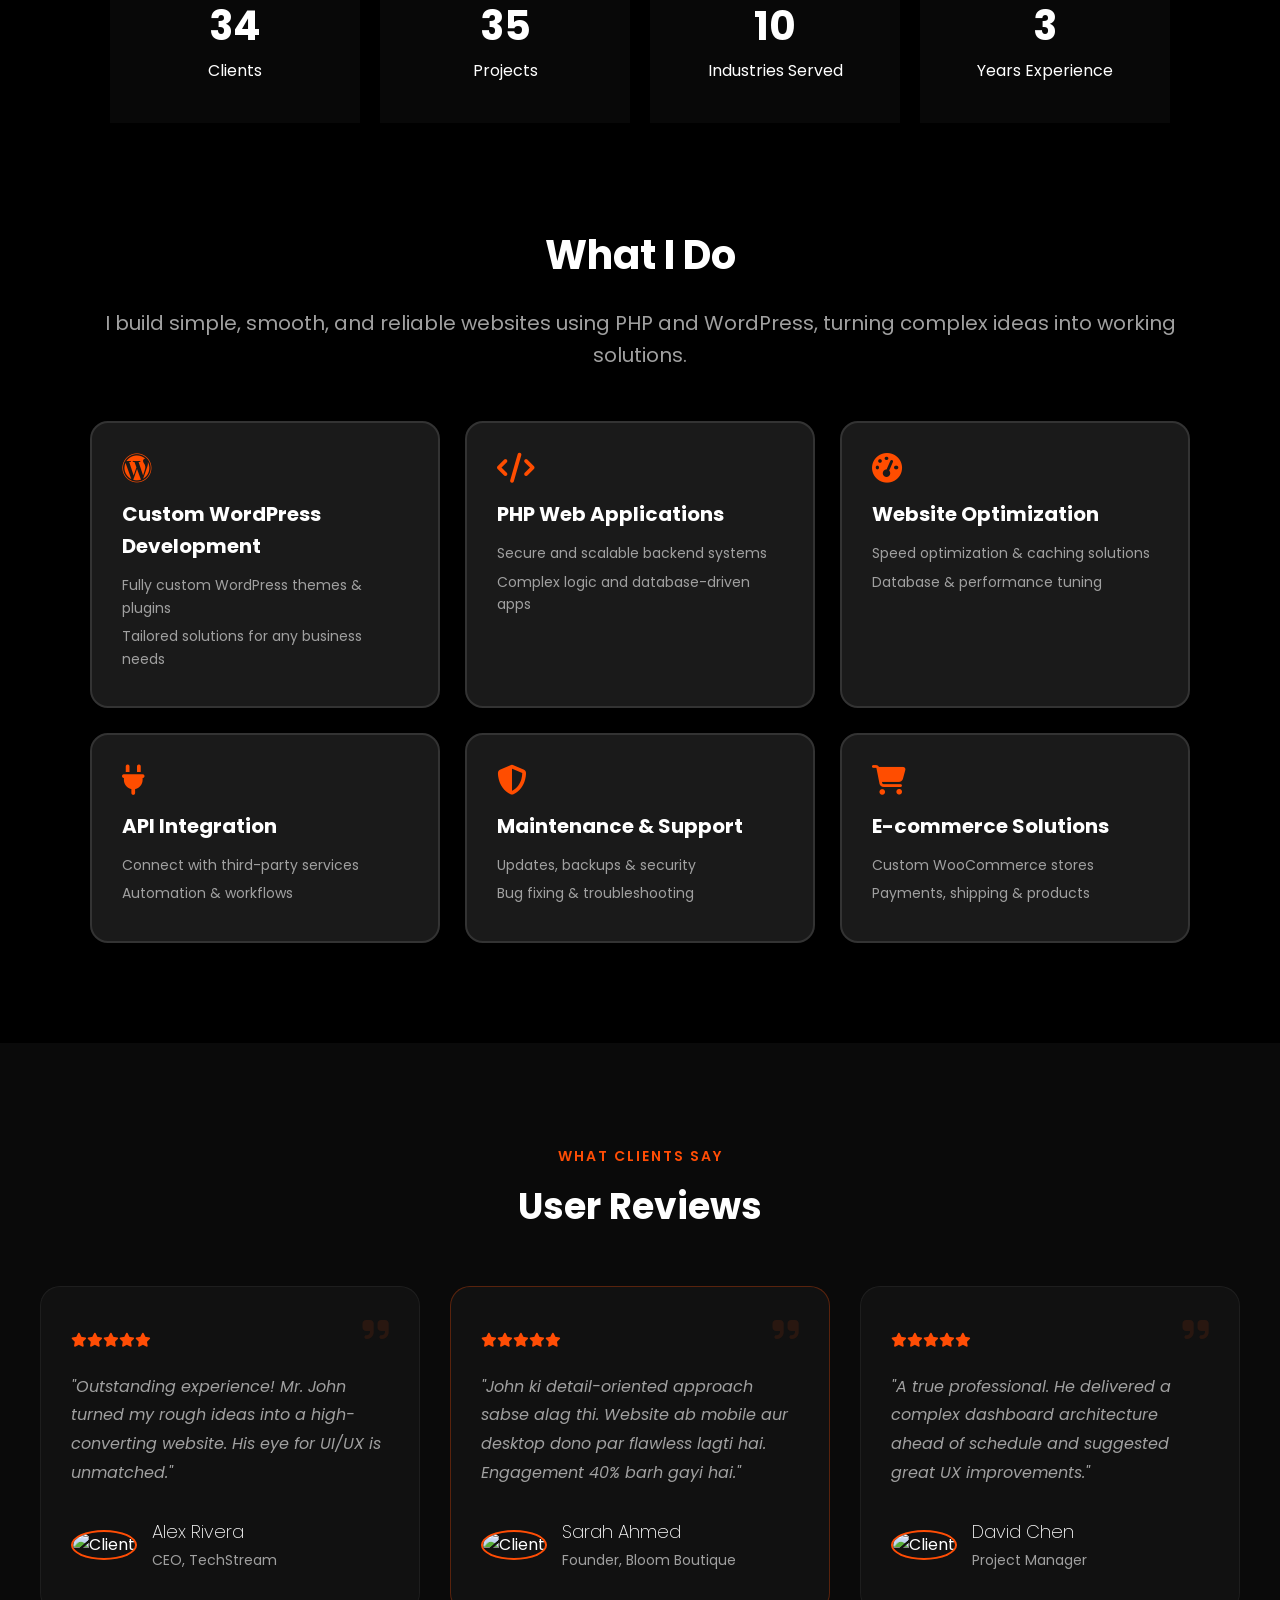
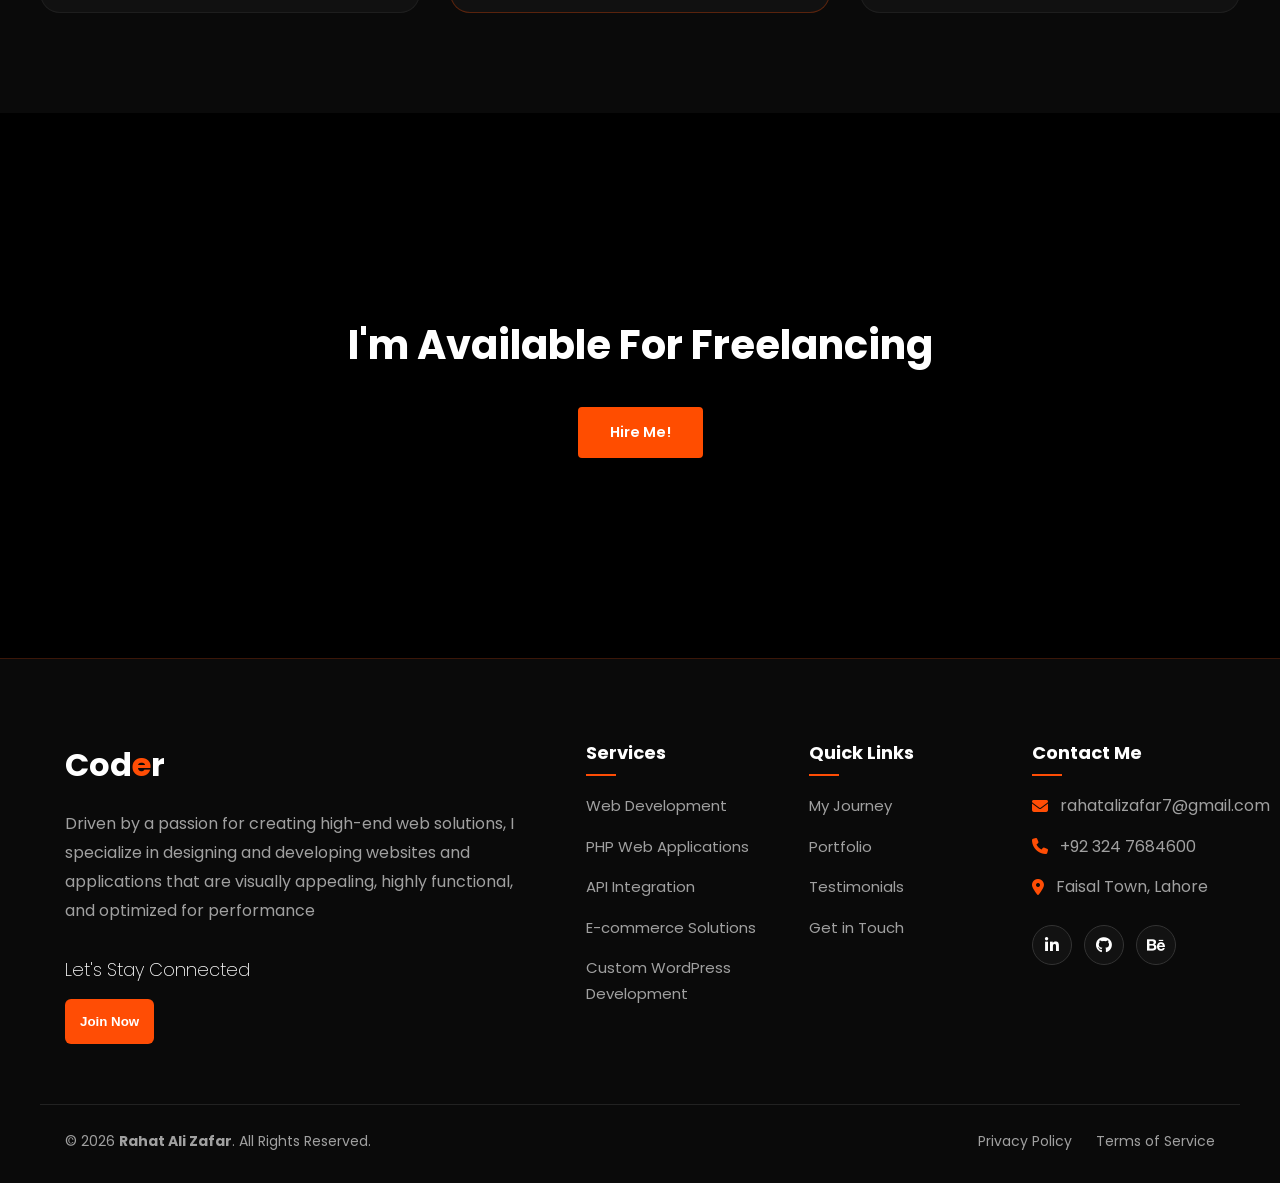
==== commit ae807ce9: "Update index.html" ====
--- a/index.html
+++ b/index.html
@@ -48,14 +48,14 @@
         </div>
         <div class="hero-image">
             <div class="geometric-shapes"></div>
-            <img src="image/me.png" alt="John Weary" class="animate-img">
+            <img src="me.png" alt="John Weary" class="animate-img">
         </div>
     </section>
 
     <section id="about" class="about container">
         <div class="about-left" data-aos="fade-up" data-aos-duration="2000">
             <div class="img-wrapper">
-                <img src="image/men.avif" alt="Work Desk" class="bw-img">
+                <img src="men.avif" alt="Work Desk" class="bw-img">
                 <div class="exp-box">
                     <h3>06</h3>
                     <p>Years of <br> Experience</p>
@@ -263,7 +263,7 @@
     <section class="developer">
         <div class="cta-content container">
             <video autoplay muted loop class="bg-video">
-                <source src="image/mixkit-green-computer-code-scrolling-22760-hd-ready.mp4" type="video/mp4">
+                <source src="mixkit-green-computer-code-scrolling-22760-hd-ready.mp4" type="video/mp4">
             </video>
             <h2 data-aos="fade-up" data-aos-duration="2000">I'm Available For Freelancing</h2>
             <a href="contact.html" class="btn btn-primary" data-aos="fade-up" data-aos-duration="2000">Hire Me!</a>
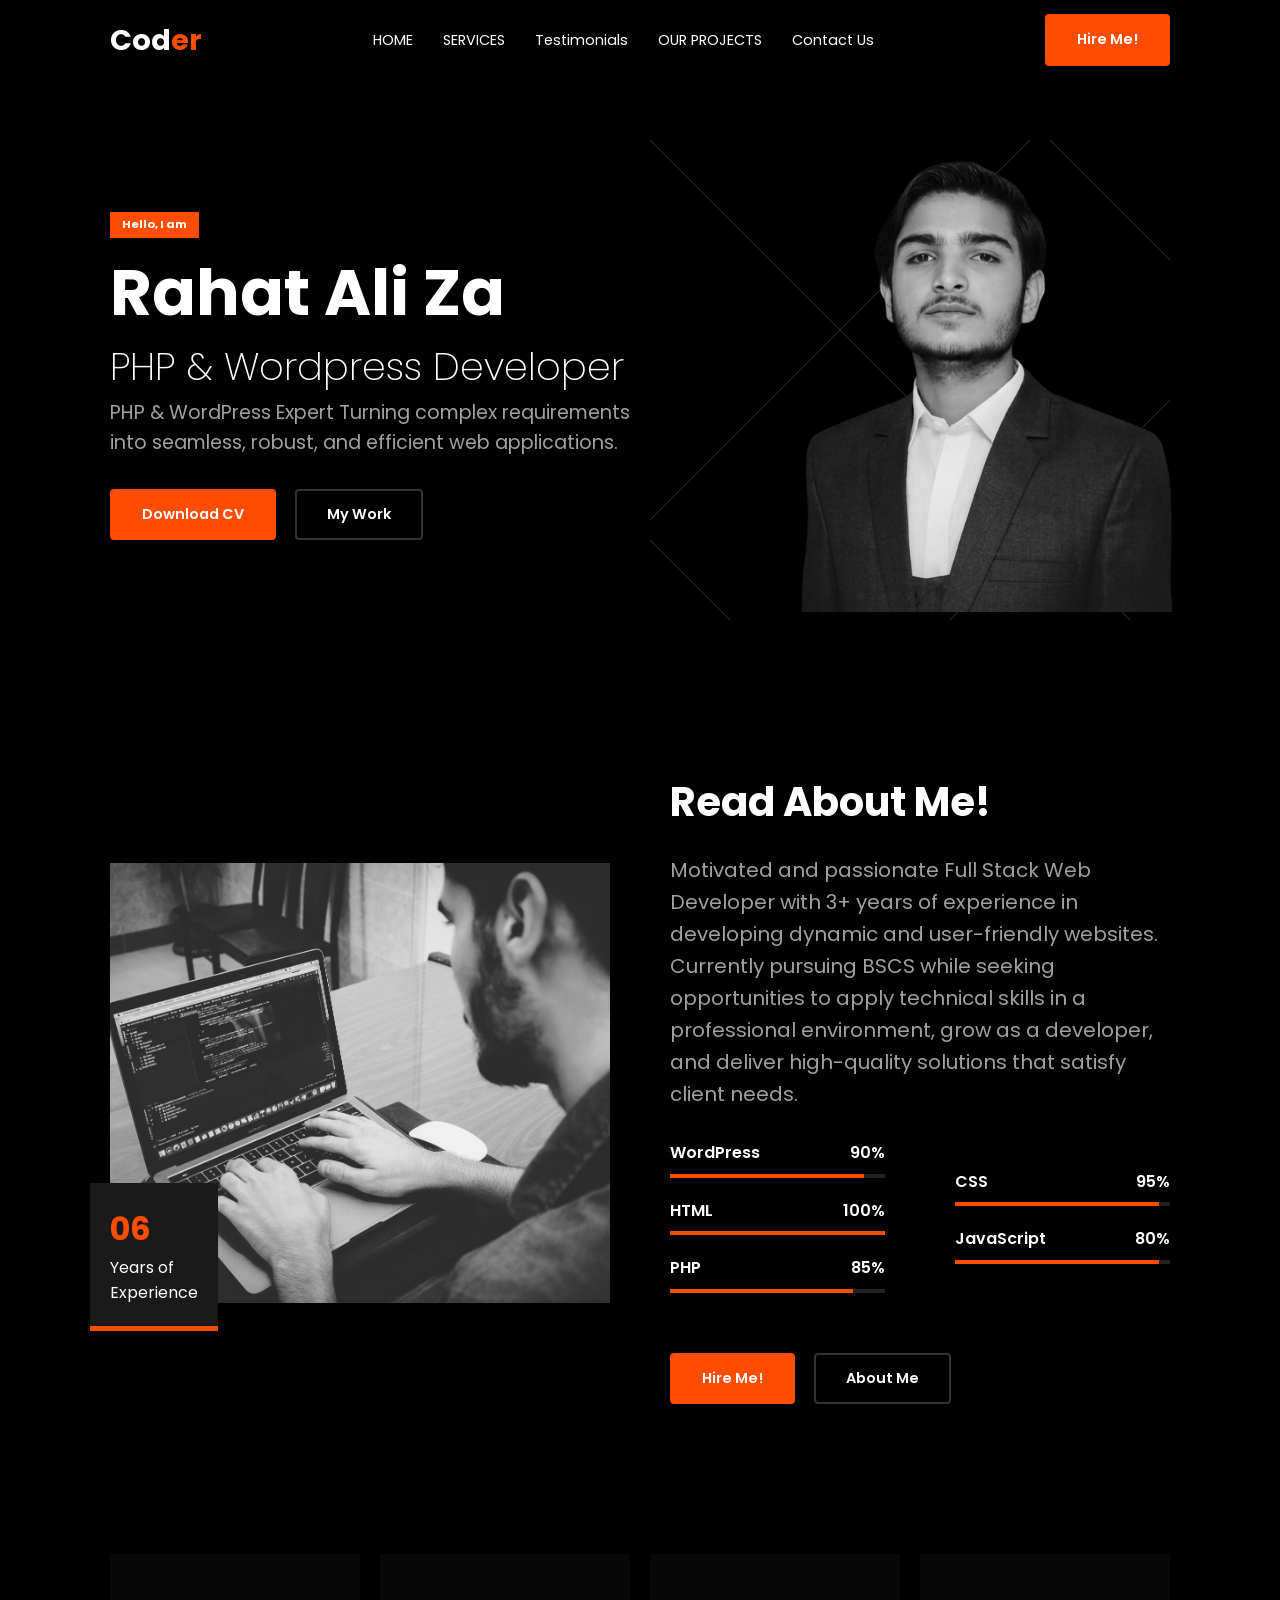
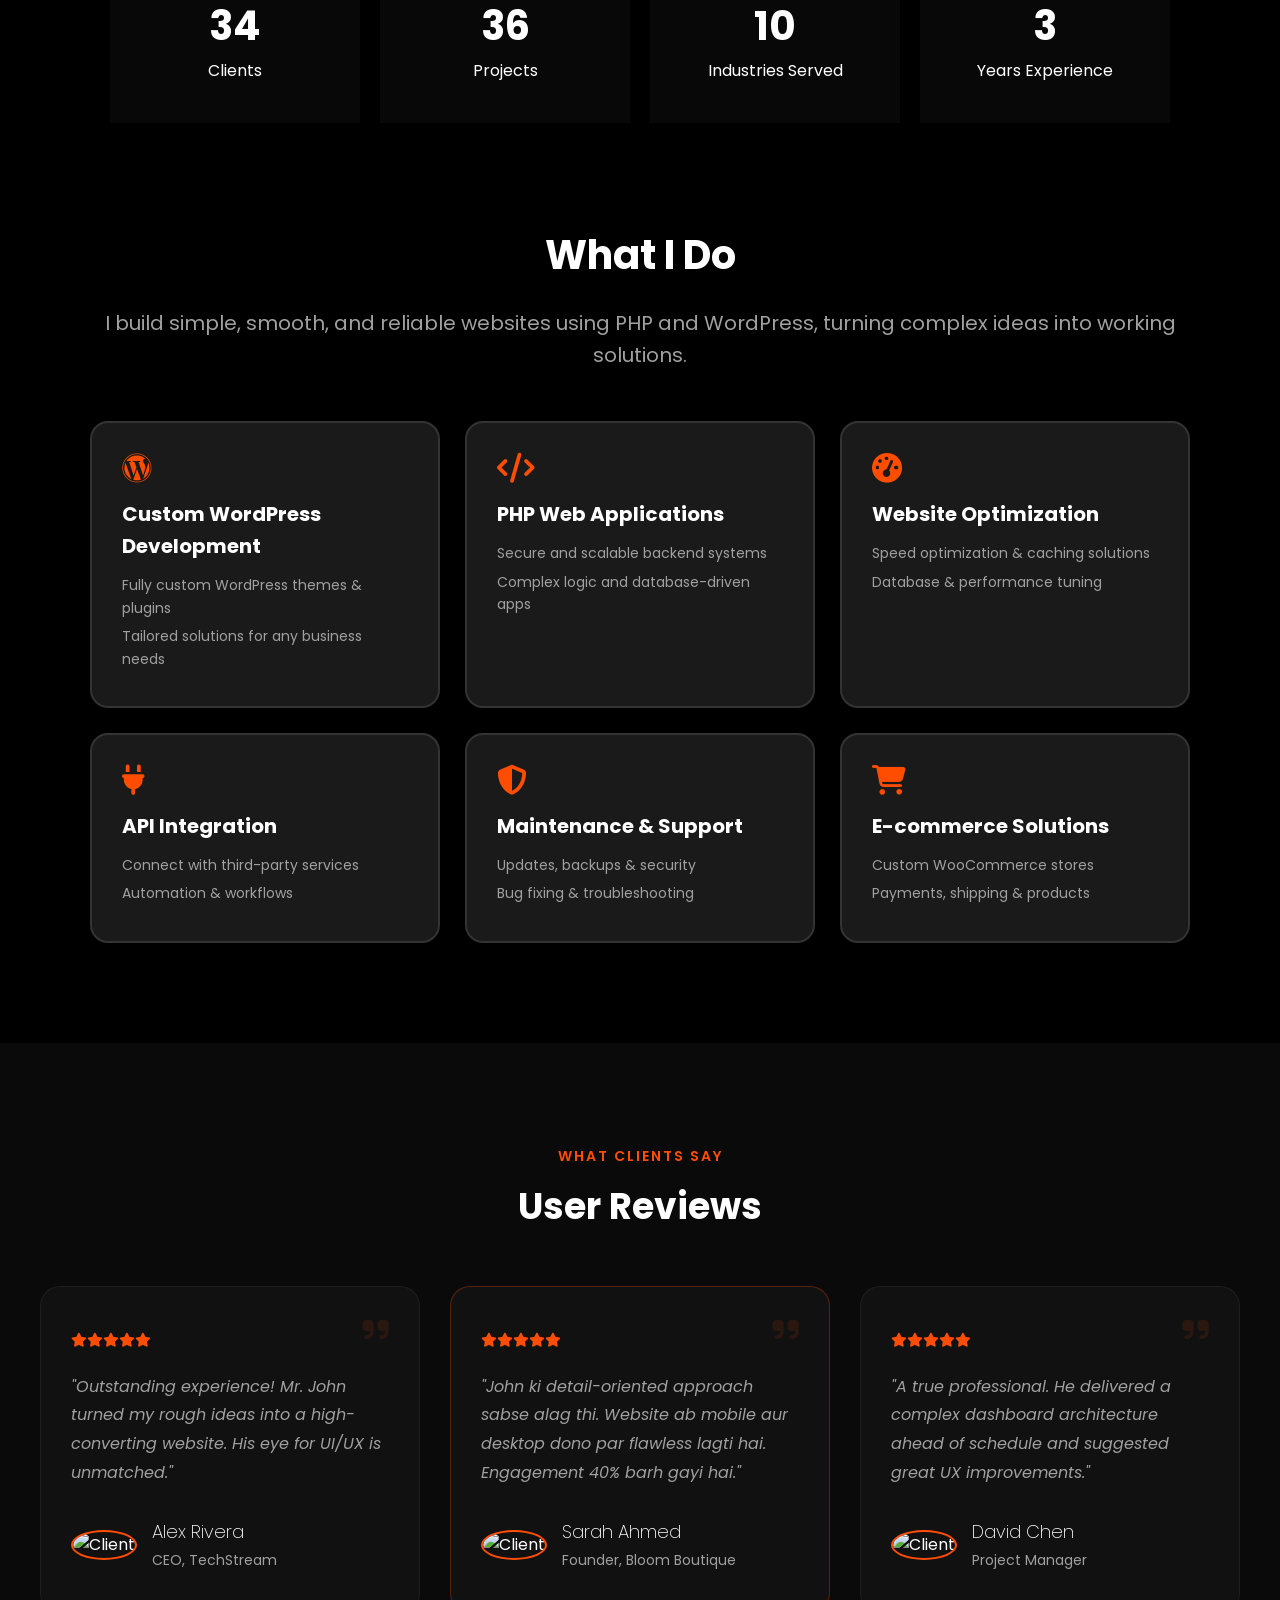
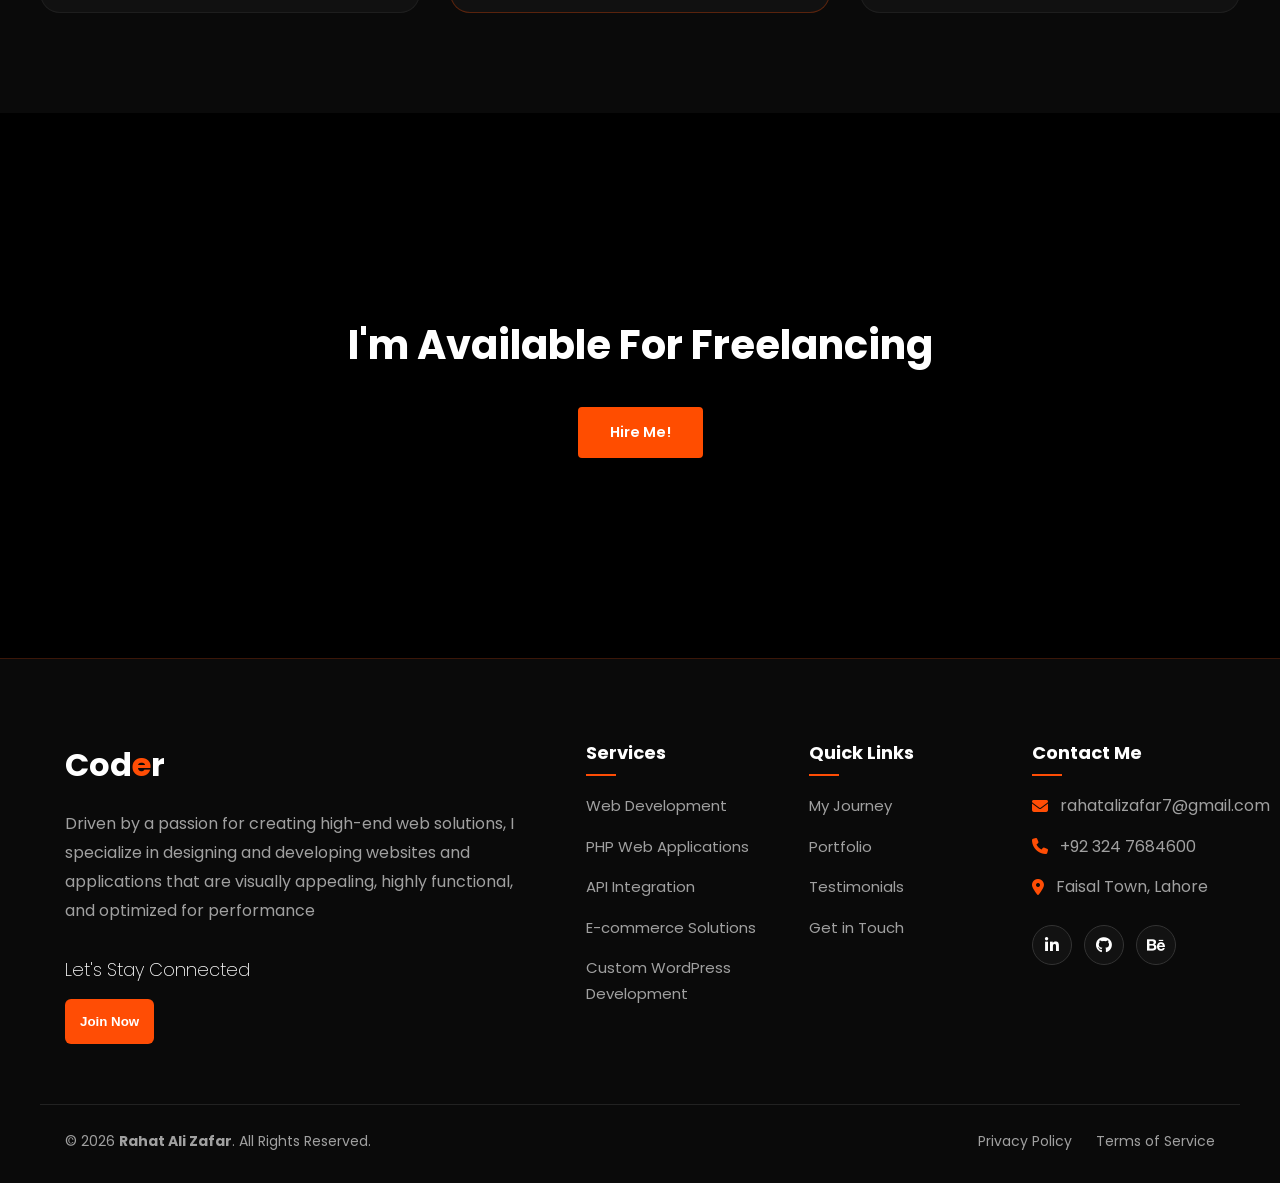
==== commit 1c2d6462: "Update index.html" ====
--- a/index.html
+++ b/index.html
@@ -42,7 +42,7 @@
             <p>PHP & WordPress Expert
                 Turning complex requirements into seamless, robust, and efficient web applications.</p>
             <div class="hero-btns">
-                <a href="CV/Web Developer Rahat Ali.pdf" class="btn btn-primary">Download CV</a>
+                <a href="Web Developer Rahat Ali.pdf" class="btn btn-primary">Download CV</a>
                 <a href="projects.html" class="btn btn-outline">My Work</a>
             </div>
         </div>
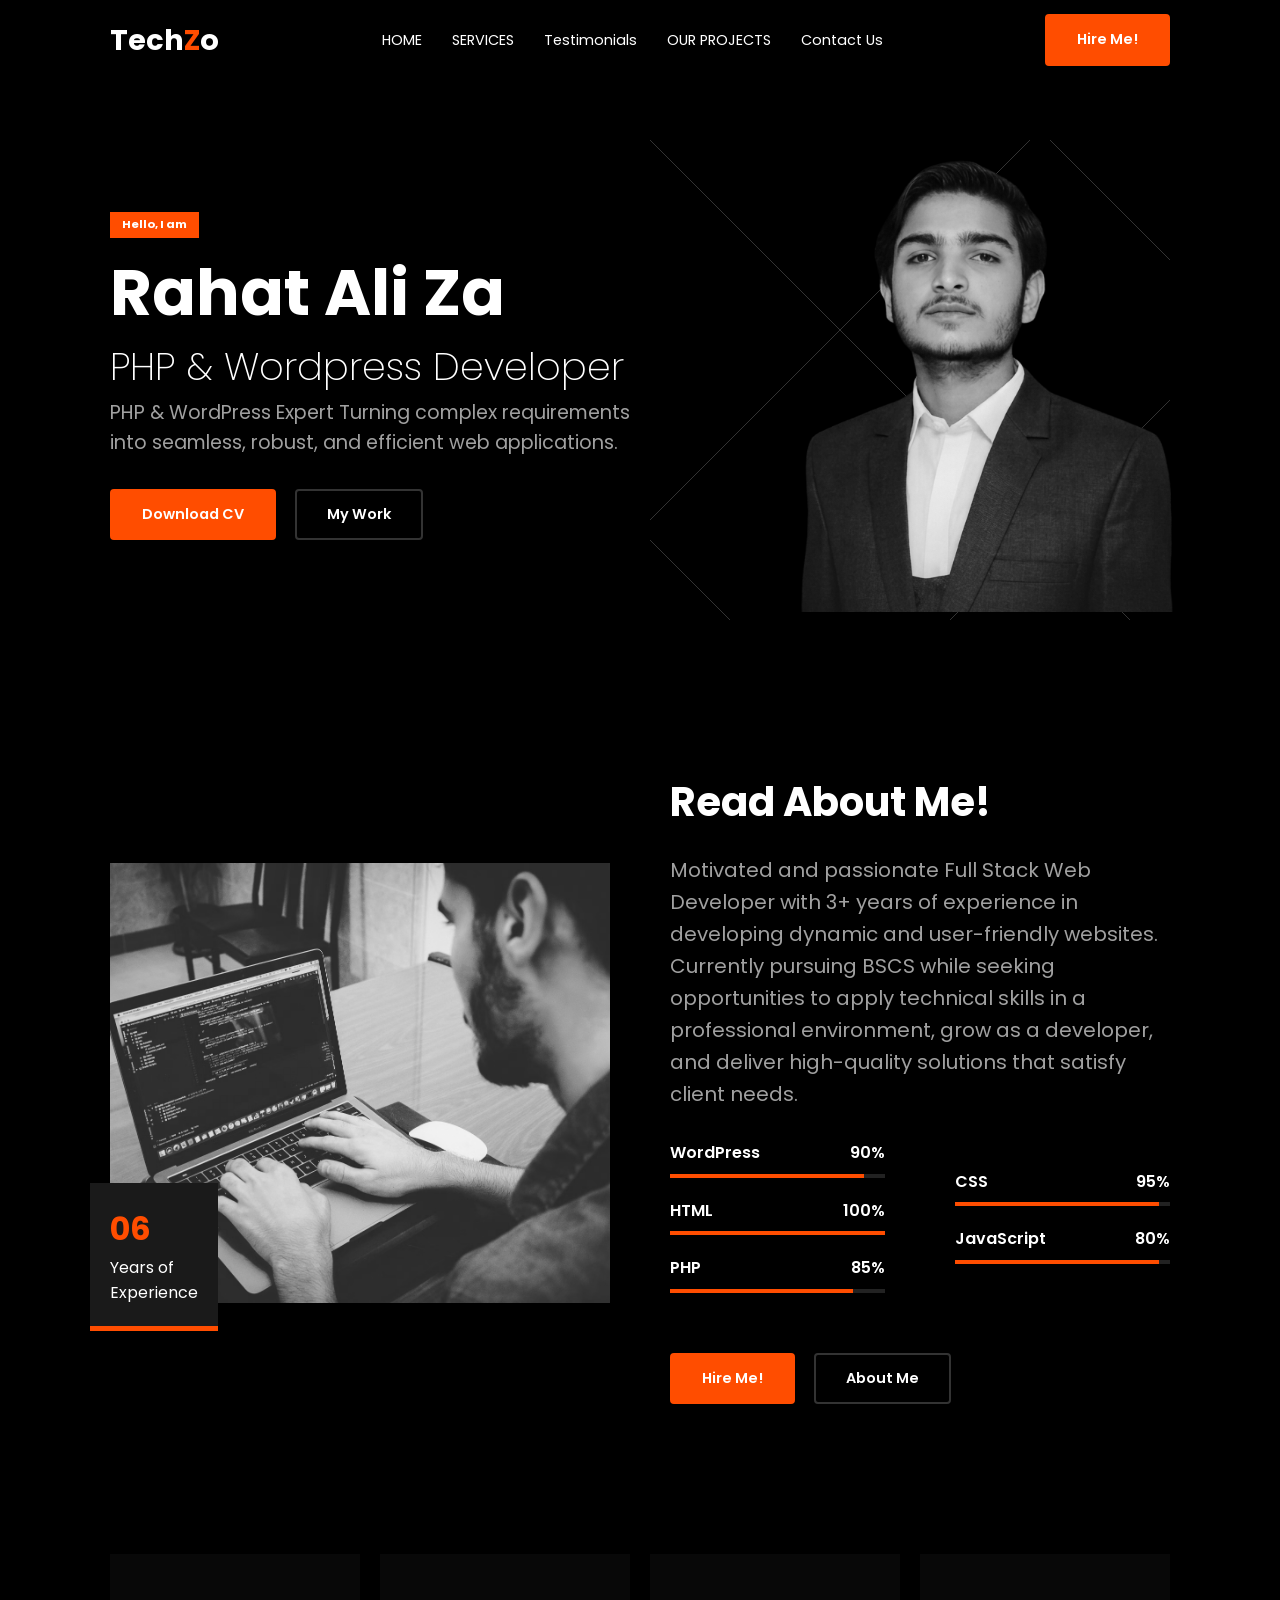
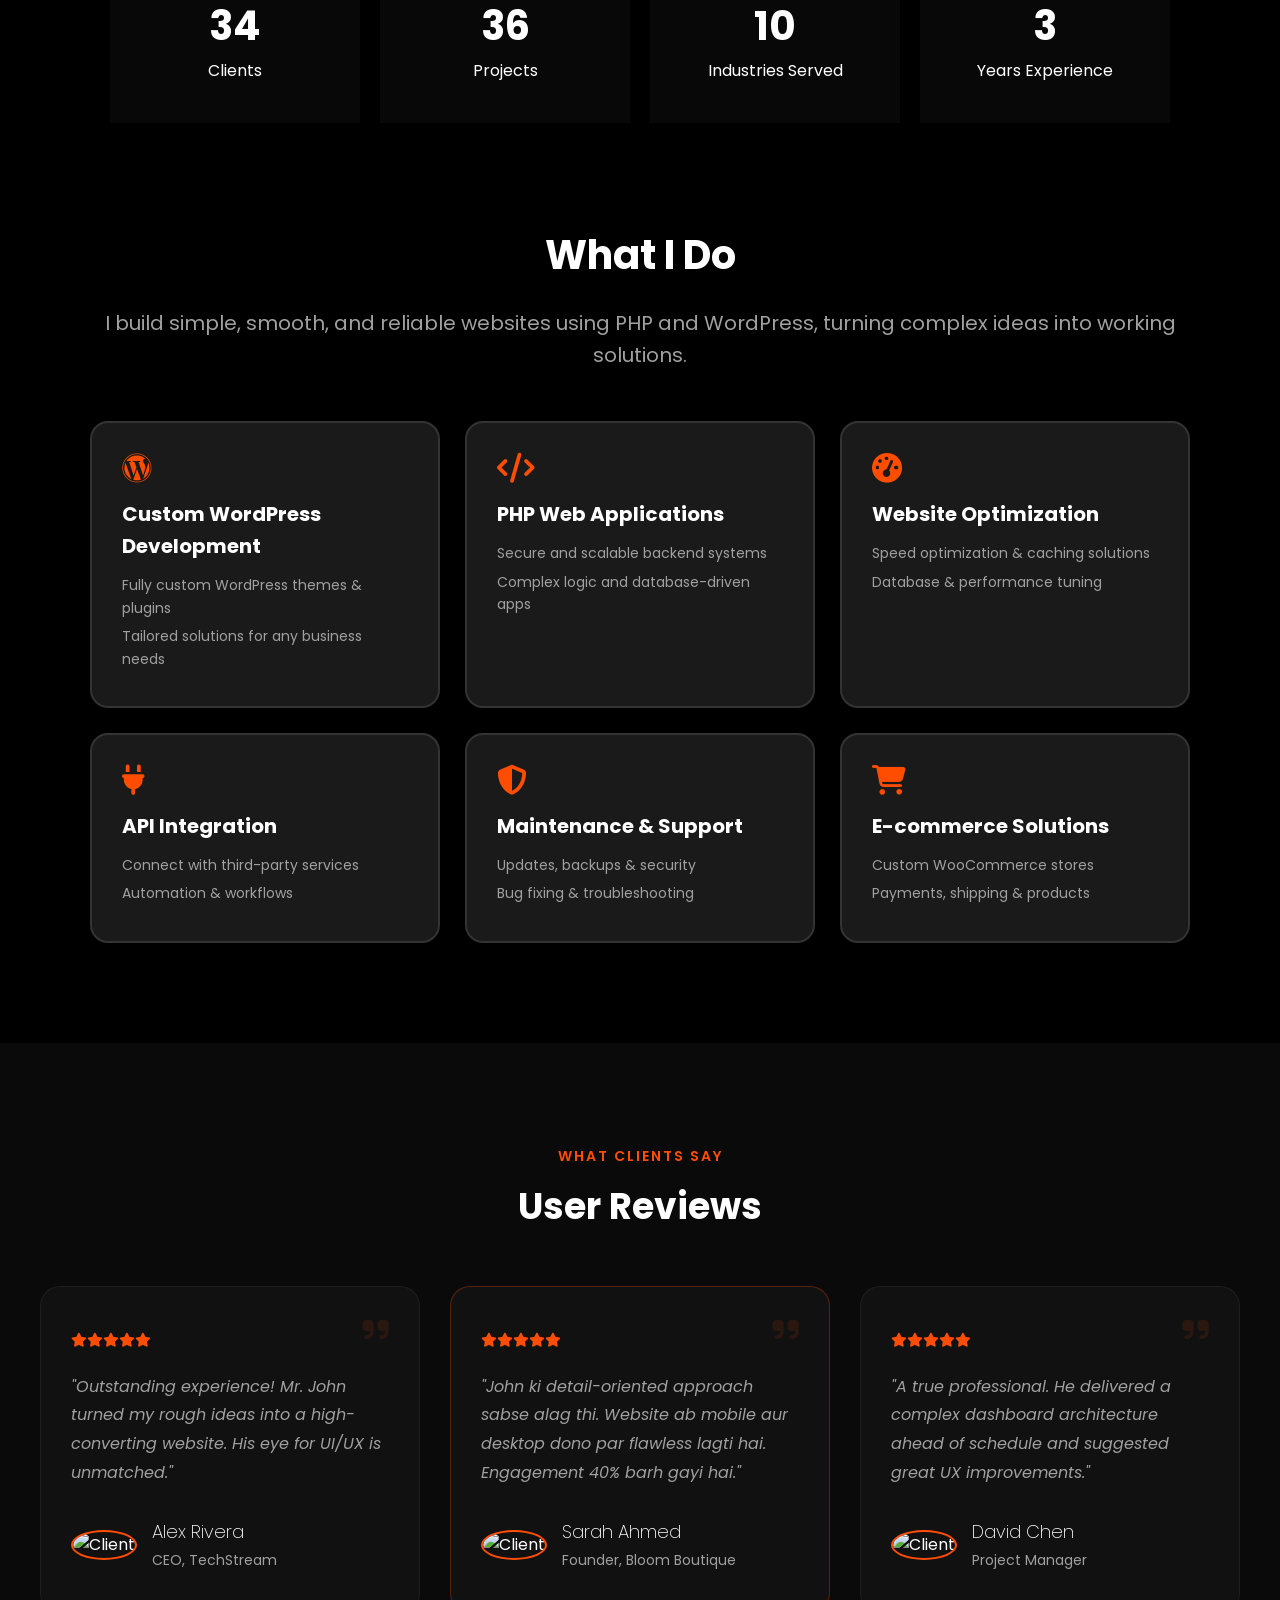
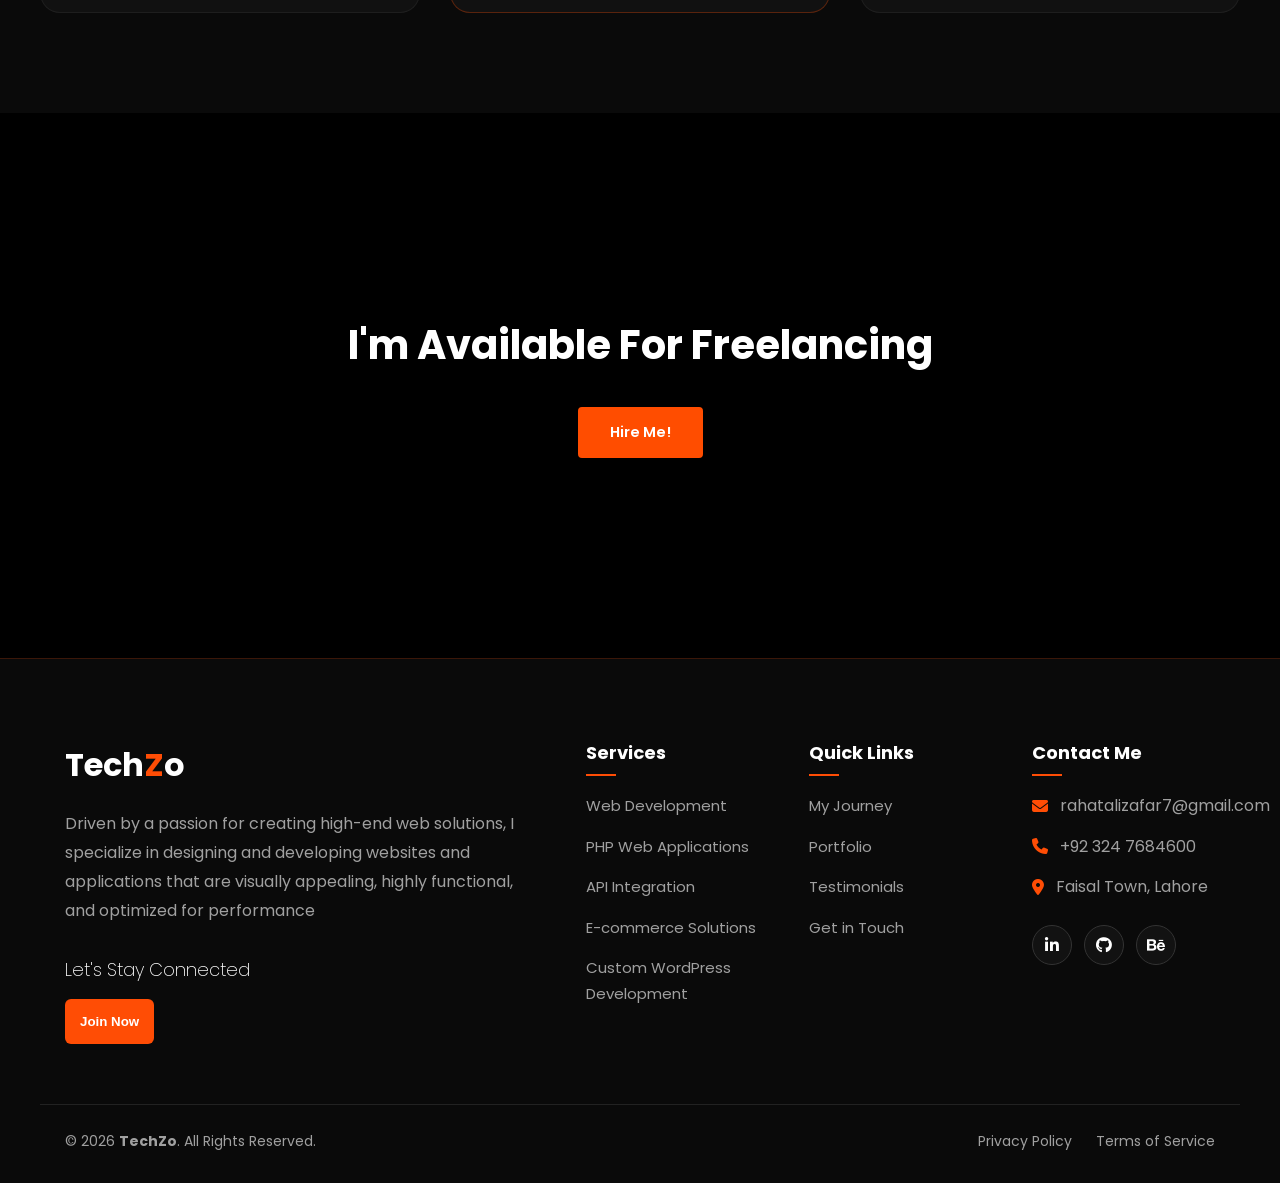
==== commit 099f4eb9: "Update index.html" ====
--- a/index.html
+++ b/index.html
@@ -17,7 +17,7 @@
 
     <header>
         <nav class="container">
-            <div class="logo">Cod<span>er</span></div>
+            <div class="logo">Tech<span>Z</span>o</div>
             <ul class="nav-links">
                 <li><a href="index.html">HOME</a></li>
                 <li><a href="#portfolio">SERVICES</a></li>
@@ -274,7 +274,7 @@
         <div class="footer-container">
 
             <div class="footer-brand-section">
-                <h2 class="footer-logo">Cod<span>e</span>r</h2>
+                <h2 class="footer-logo">Tech<span>Z</span>o</h2>
                 <p class="brand-desc">
                     Driven by a passion for creating high-end web solutions, I specialize in designing and developing
                     websites and applications that
@@ -327,7 +327,7 @@
         </div>
 
         <div class="footer-bottom">
-            <p>&copy; 2026 <strong>Rahat Ali Zafar</strong>. All Rights Reserved.</p>
+            <p>&copy; 2026 <strong>TechZo</strong>. All Rights Reserved.</p>
             <div class="legal-links">
                 <a href="#">Privacy Policy</a>
                 <a href="#">Terms of Service</a>
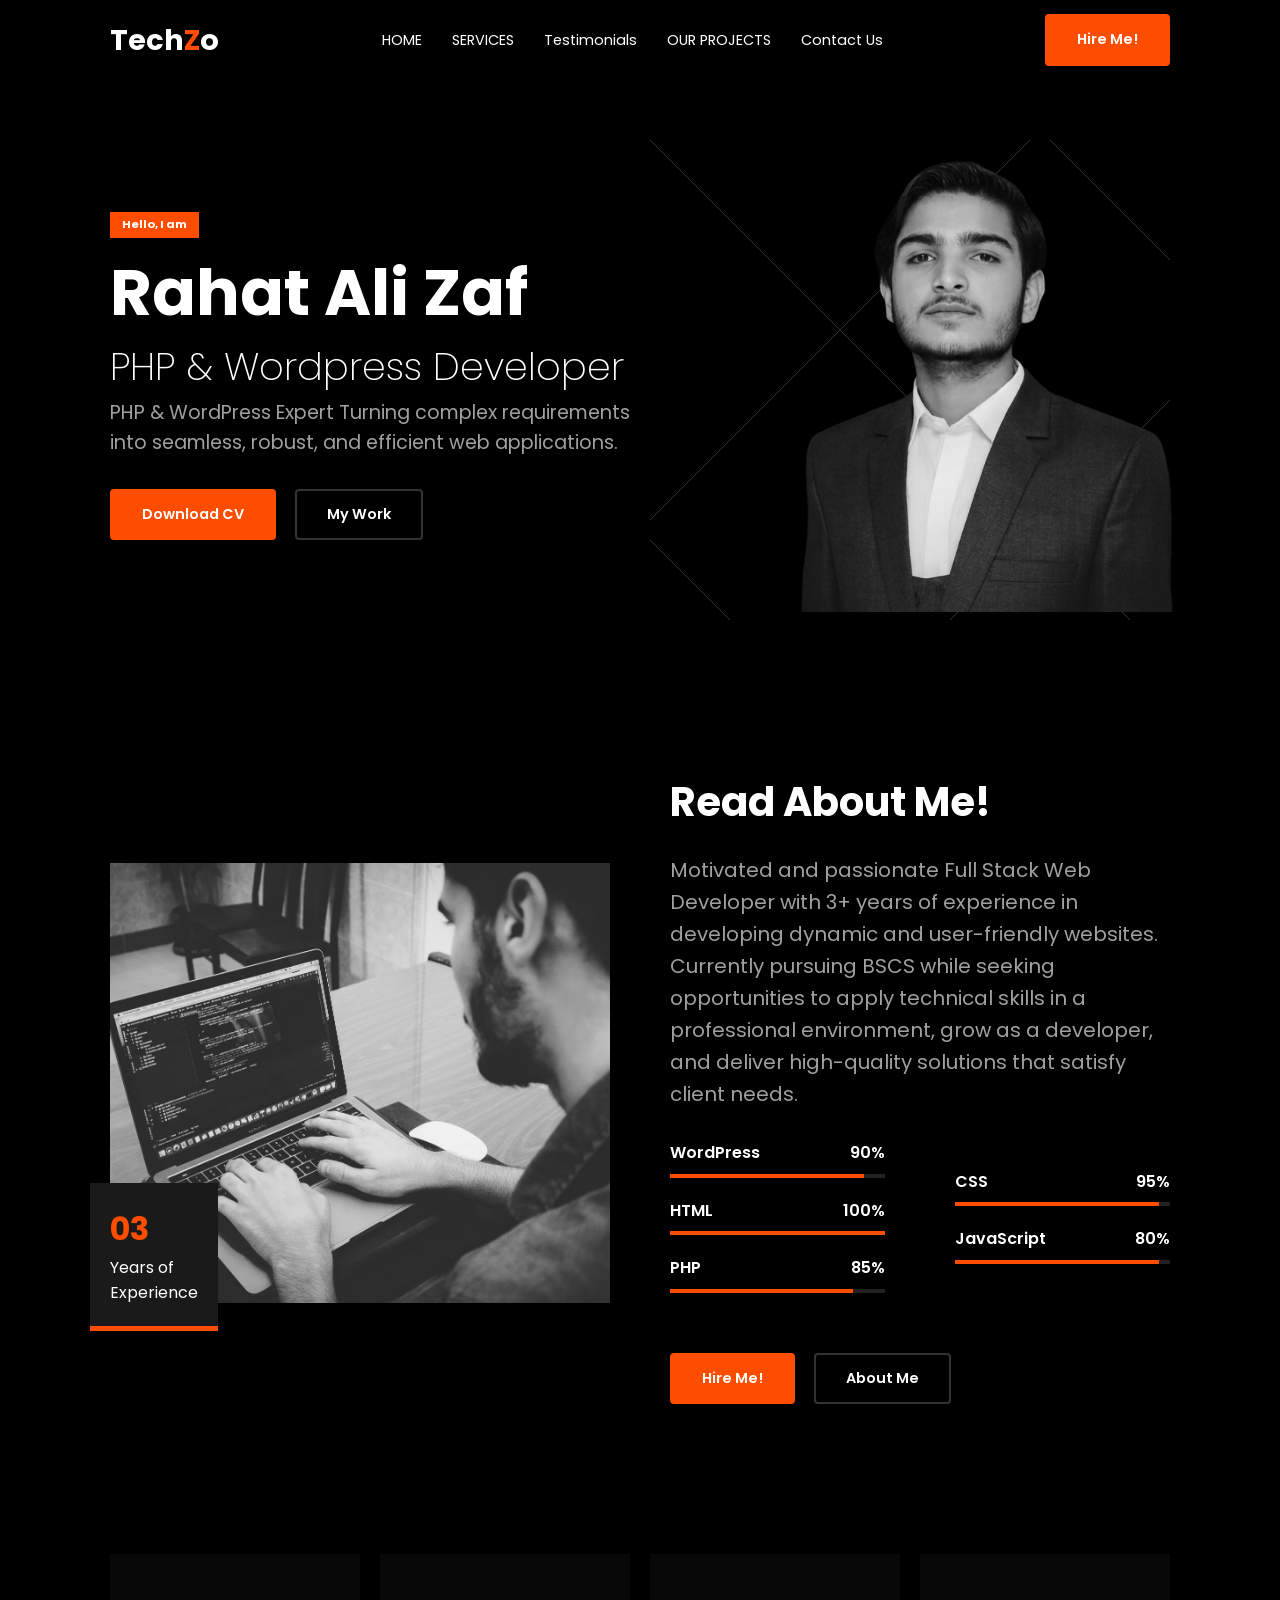
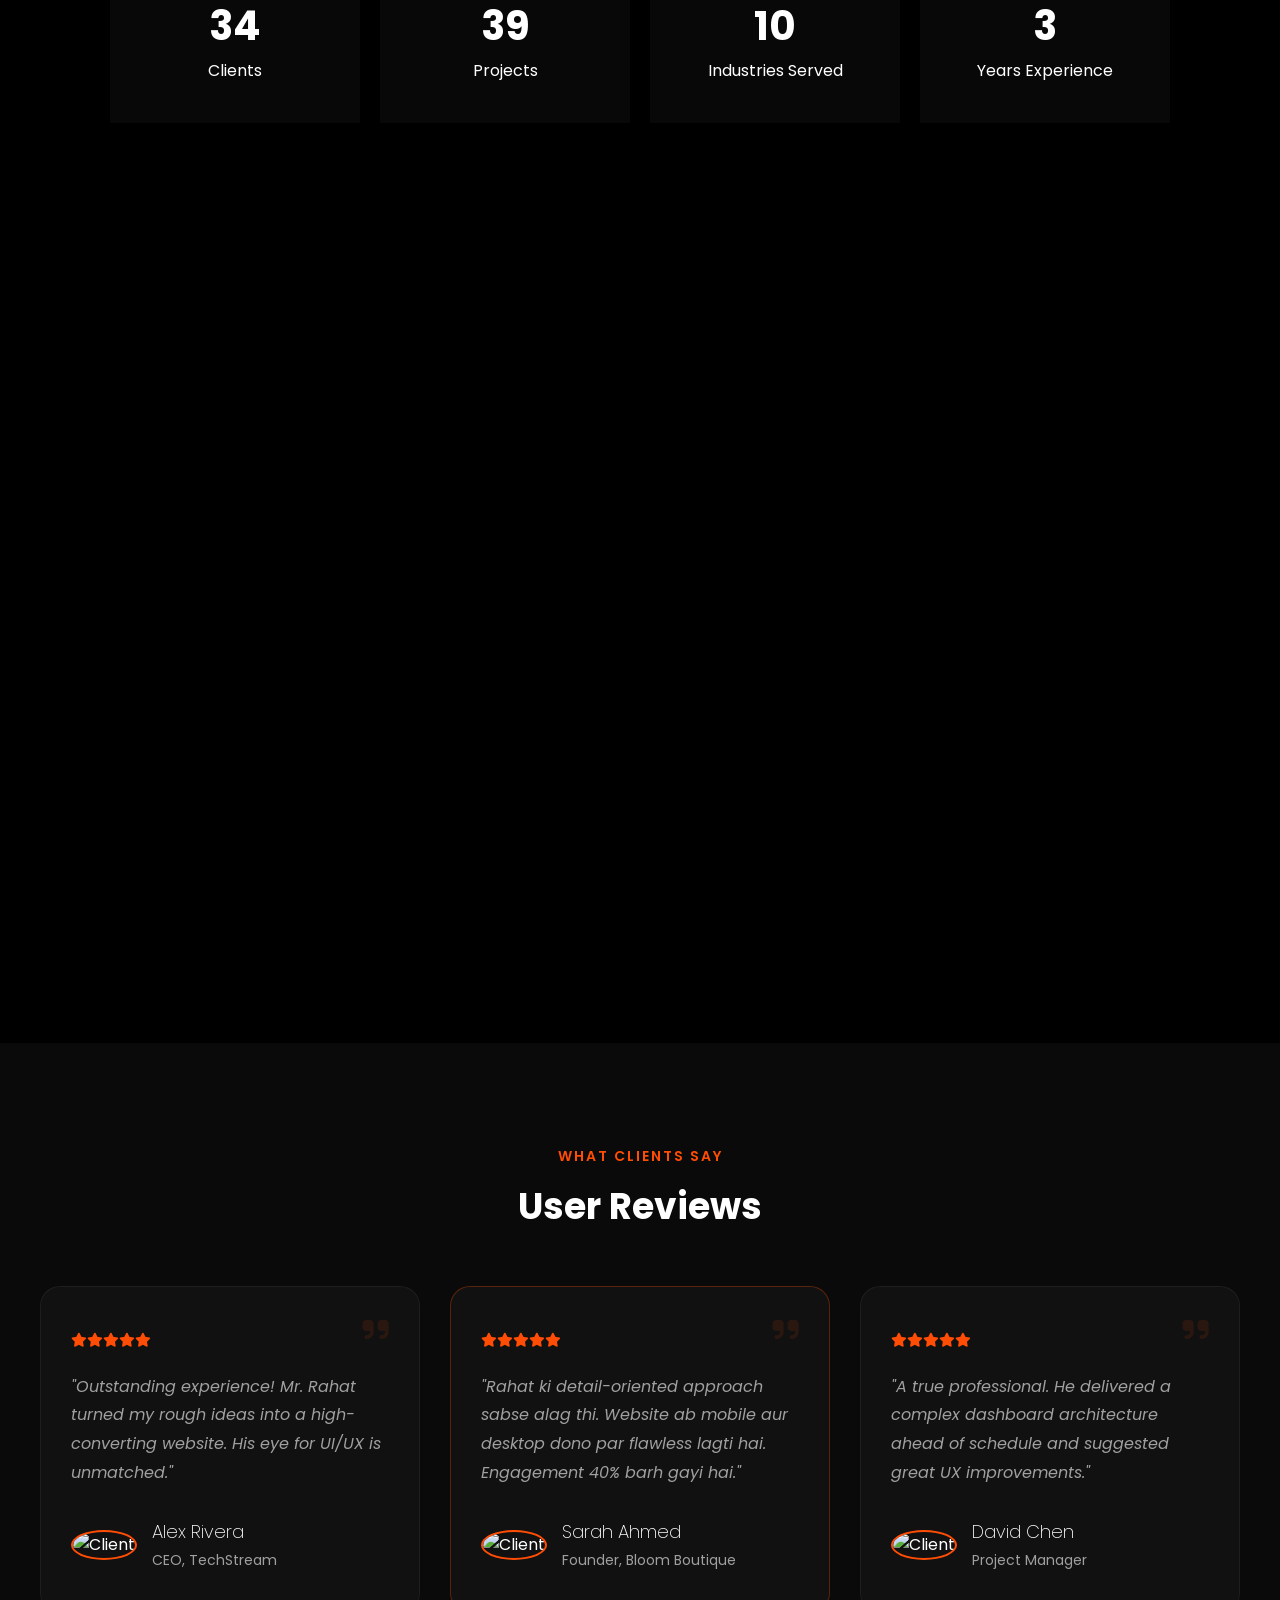
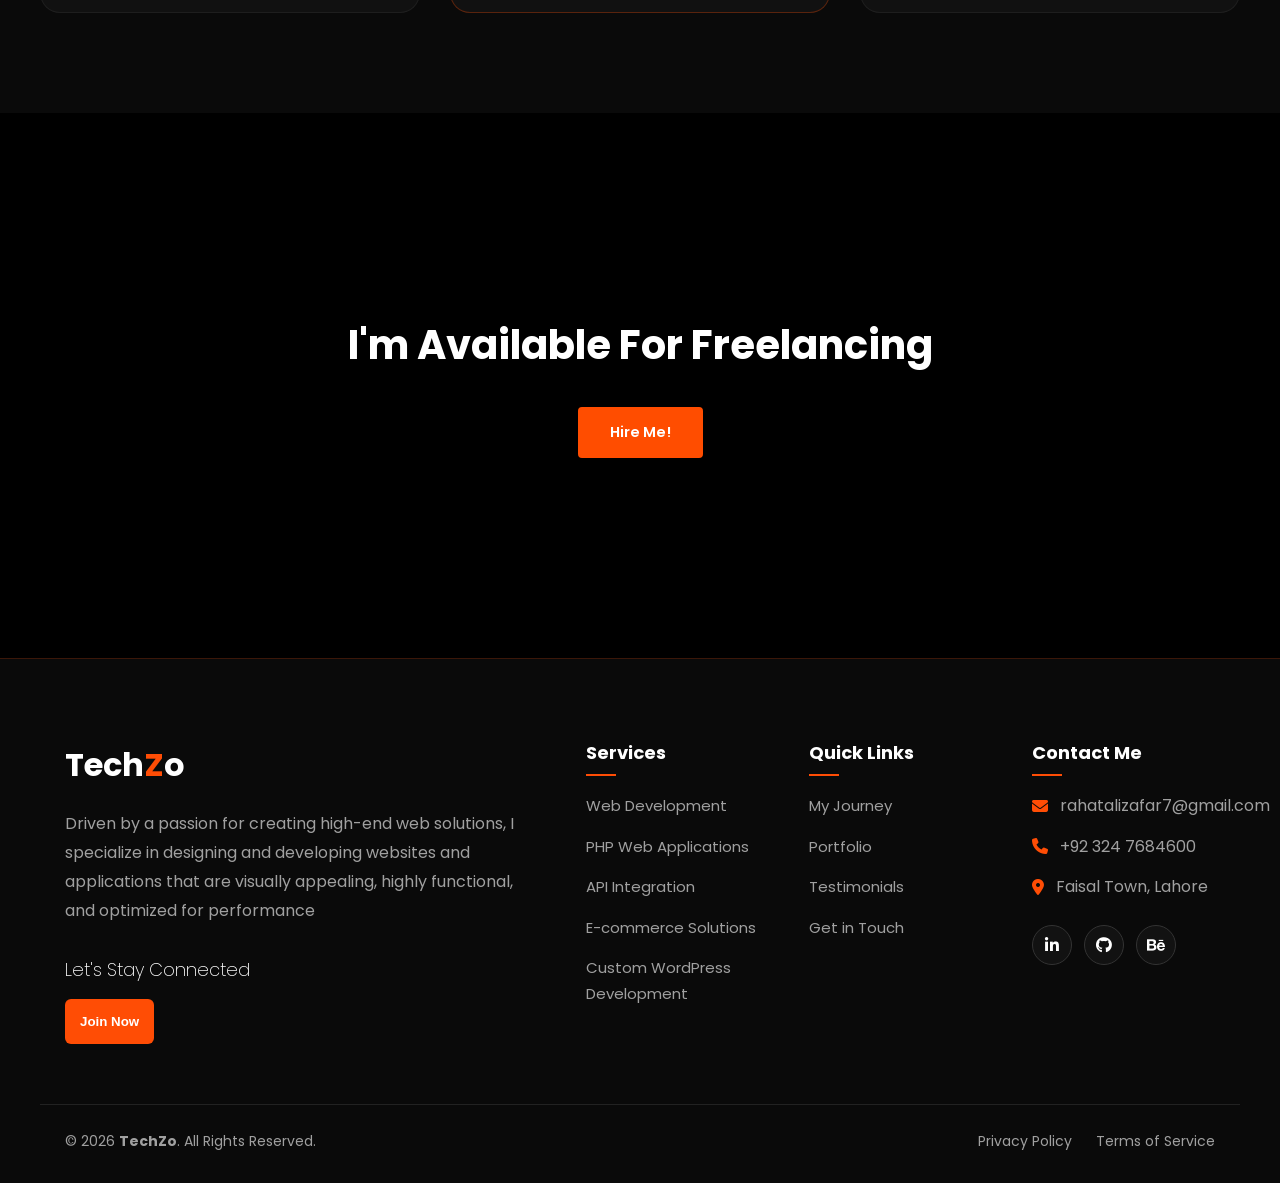
==== commit 5e53e9c9: "Update index.html" ====
--- a/index.html
+++ b/index.html
@@ -57,7 +57,7 @@
             <div class="img-wrapper">
                 <img src="men.avif" alt="Work Desk" class="bw-img">
                 <div class="exp-box">
-                    <h3>06</h3>
+                    <h3>03</h3>
                     <p>Years of <br> Experience</p>
                 </div>
             </div>
@@ -201,7 +201,7 @@
                     <i class="fas fa-star"></i><i class="fas fa-star"></i><i class="fas fa-star"></i><i
                         class="fas fa-star"></i><i class="fas fa-star"></i>
                 </div>
-                <p>"Outstanding experience! Mr. John turned my rough ideas into a high-converting website. His eye for
+                <p>"Outstanding experience! Mr. Rahat turned my rough ideas into a high-converting website. His eye for
                     UI/UX is unmatched."</p>
                 <div class="client-info">
                     <div class="client-img">
@@ -220,7 +220,7 @@
                     <i class="fas fa-star"></i><i class="fas fa-star"></i><i class="fas fa-star"></i><i
                         class="fas fa-star"></i><i class="fas fa-star"></i>
                 </div>
-                <p>"John ki detail-oriented approach sabse alag thi. Website ab mobile aur desktop dono par flawless
+                <p>"Rahat ki detail-oriented approach sabse alag thi. Website ab mobile aur desktop dono par flawless
                     lagti hai. Engagement 40% barh gayi hai."</p>
                 <div class="client-info">
                     <div class="client-img">
